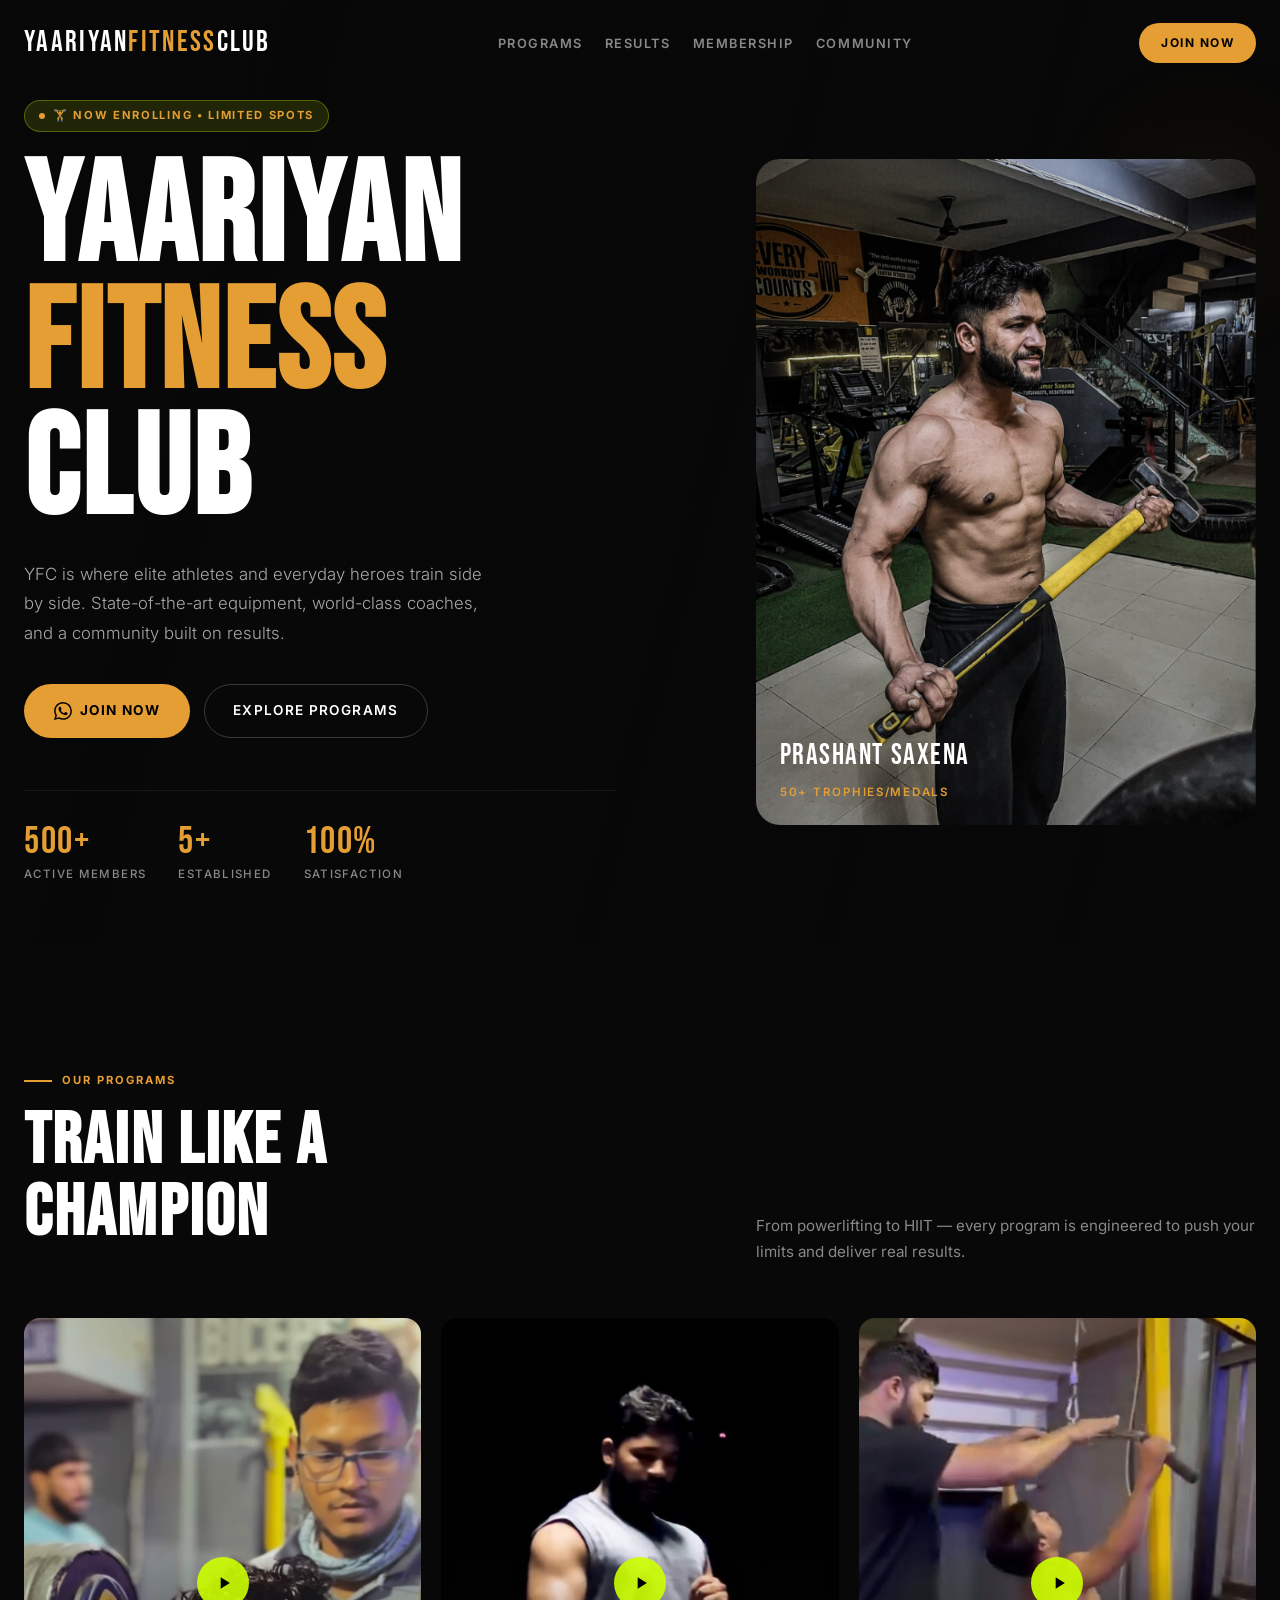
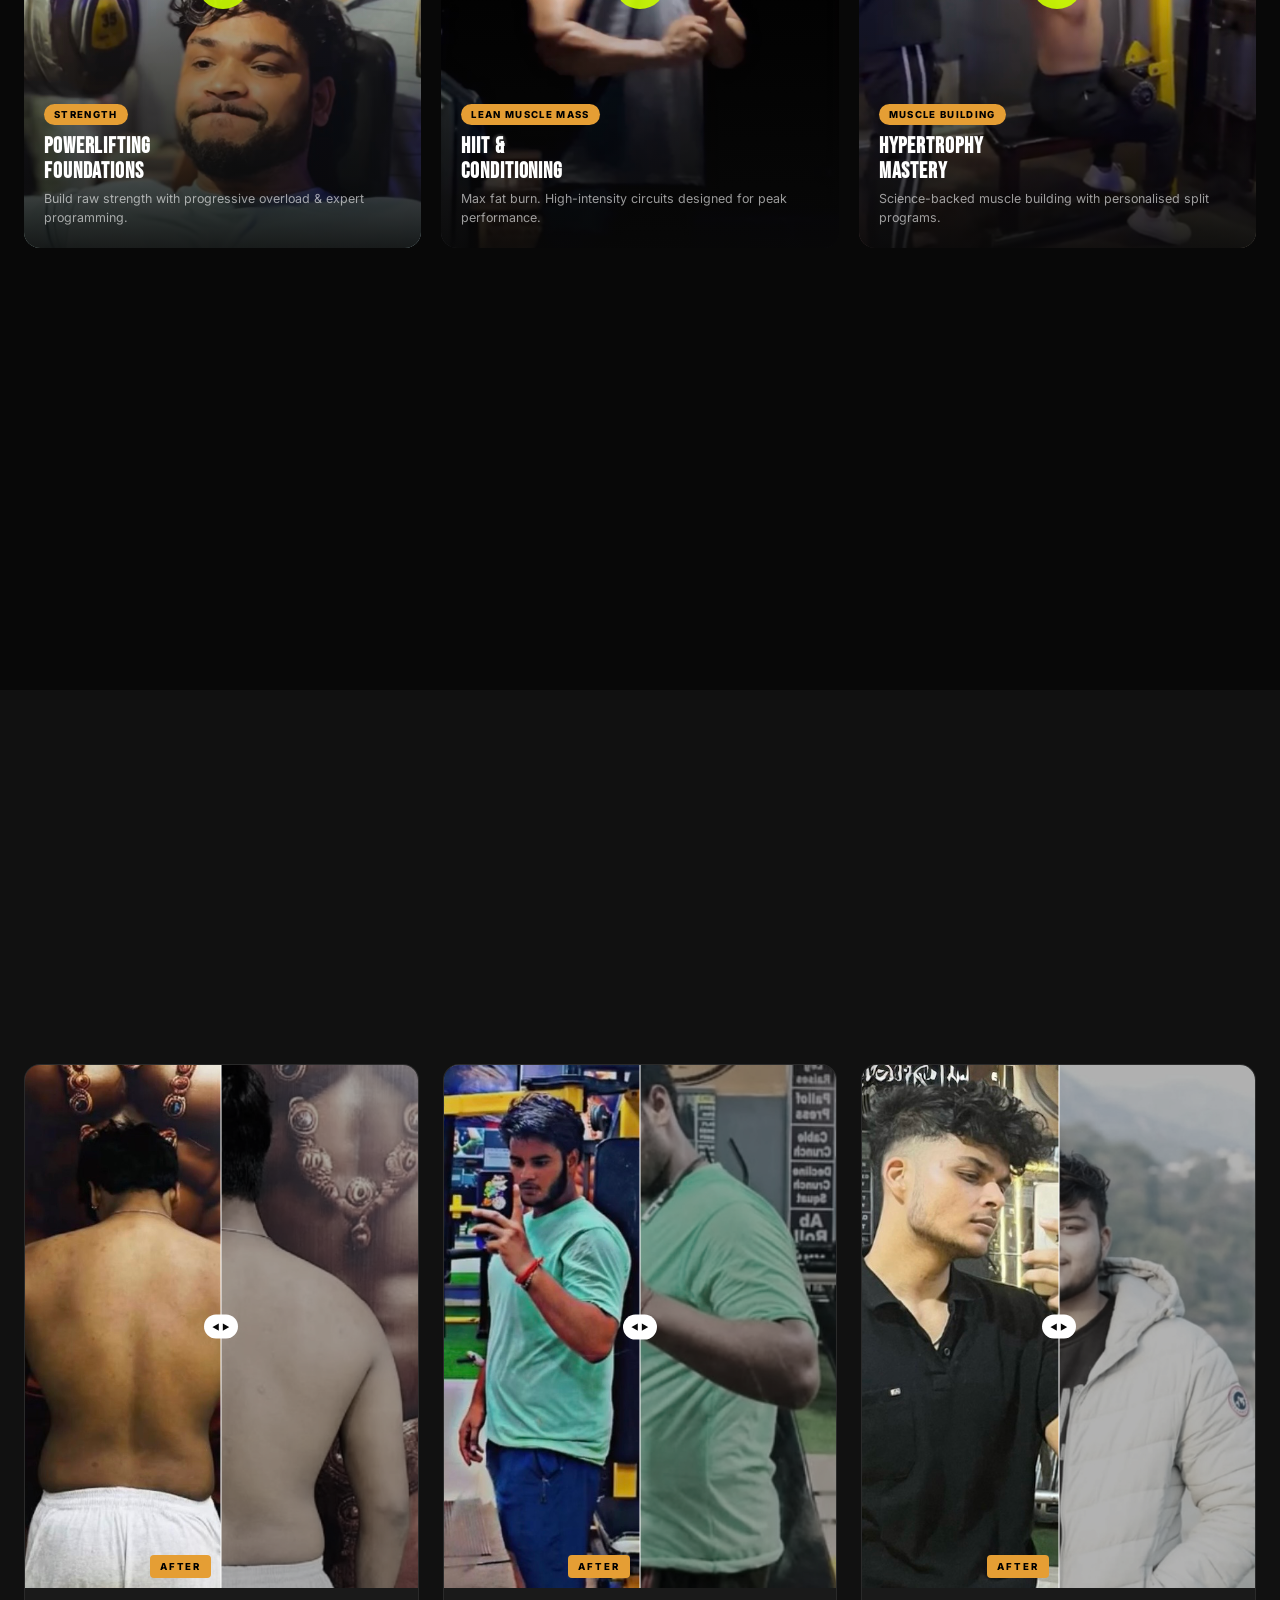
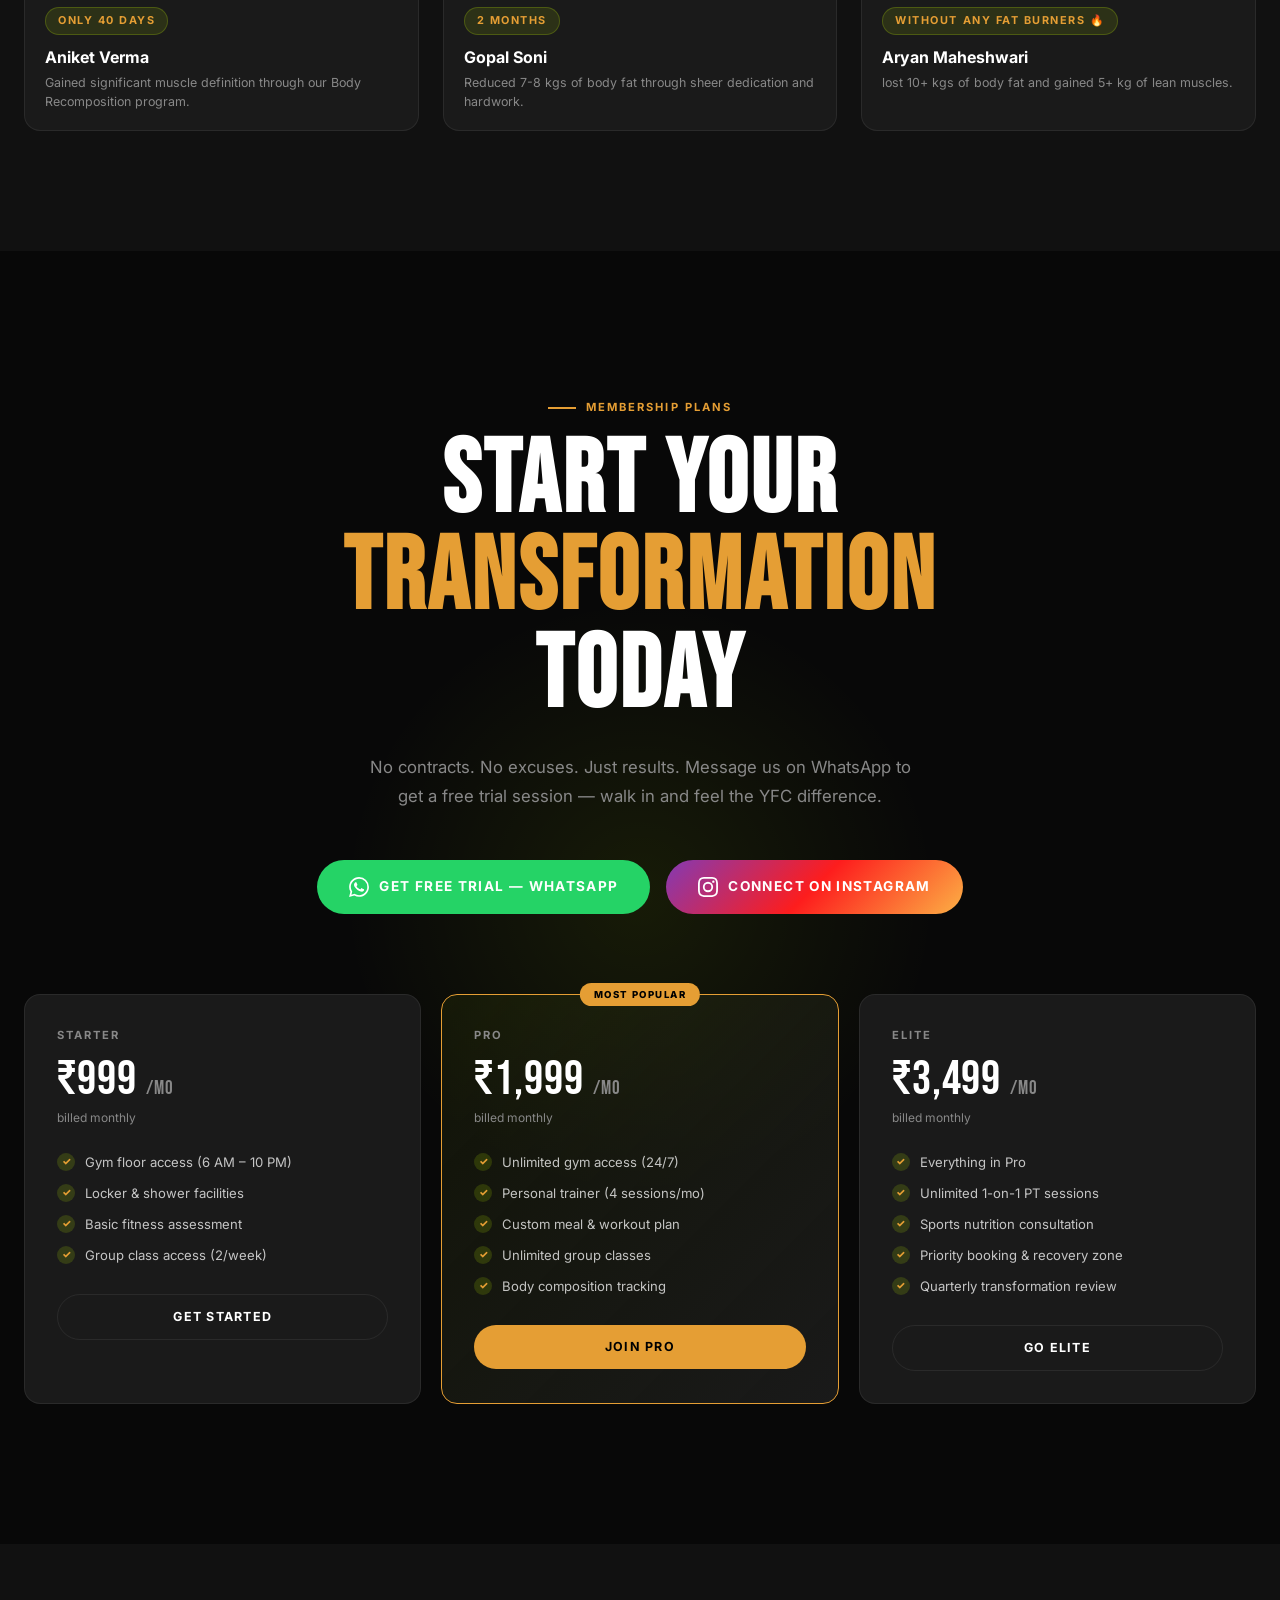
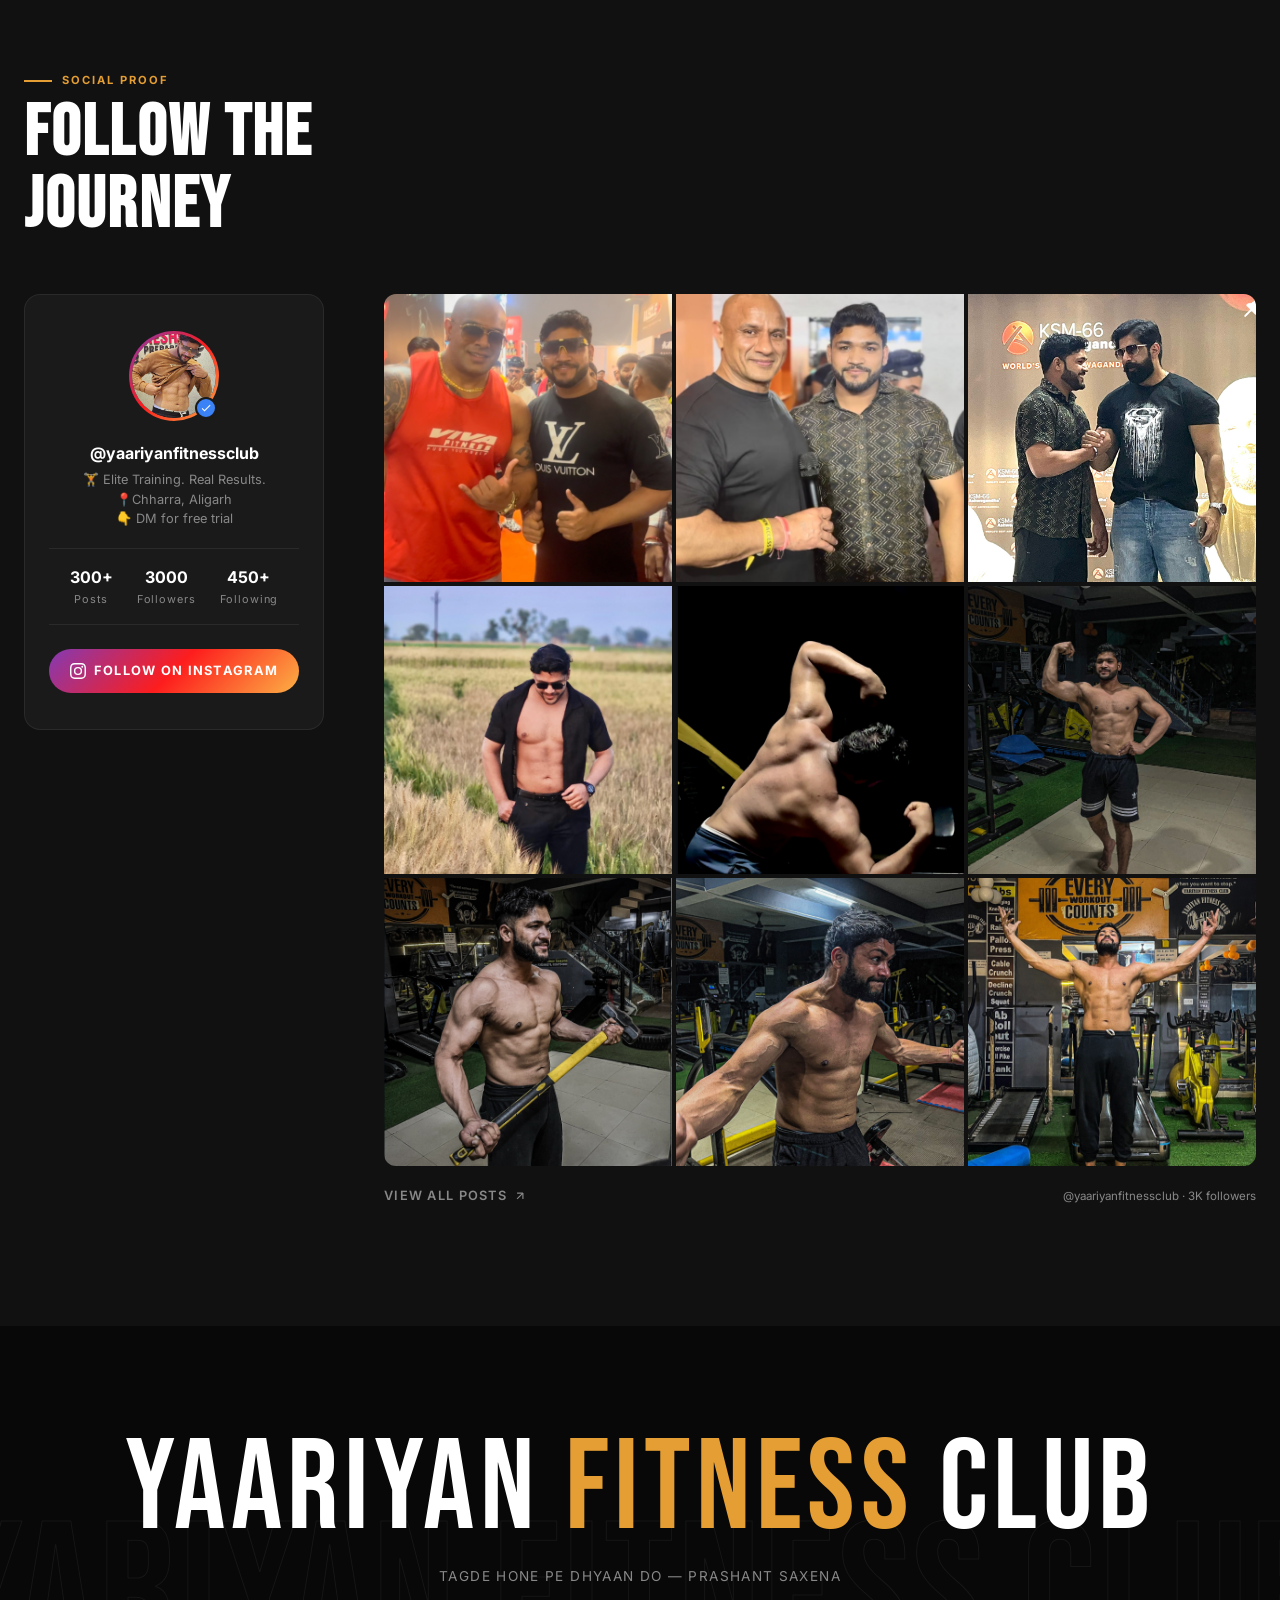
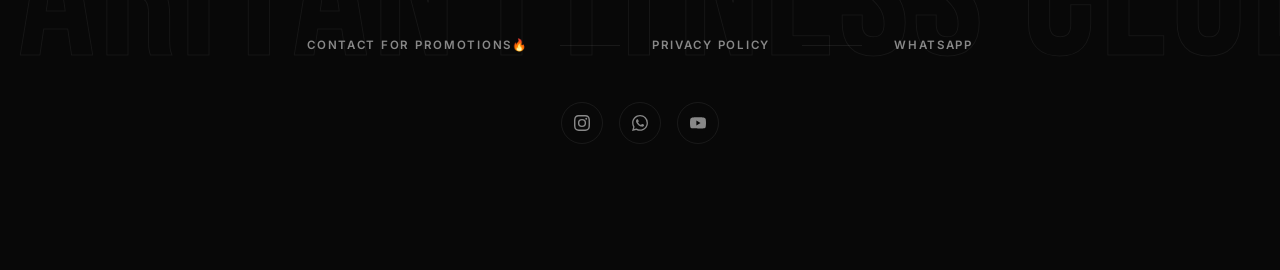
==== index.html @ 8ad84528 "Initial commit - YFC website" ====
<!DOCTYPE html>
<html lang="en">
<head>
  <meta charset="UTF-8" />
  <meta name="viewport" content="width=device-width, initial-scale=1.0" />
  <title>Yaariyan Fitness Club — Aapka Apna Gym</title>
  <link rel="preconnect" href="https://fonts.googleapis.com" />
  <link rel="preconnect" href="https://fonts.gstatic.com" crossorigin />
  <link href="https://fonts.googleapis.com/css2?family=Bebas+Neue&family=Inter:wght@300;400;500;600;700;900&display=swap" rel="stylesheet" />
  <link rel="stylesheet" href="style.css">
  <link rel="shortcut icon" href="./assests/hero/IMG_7042.jpg" type="image/x-icon">
</head>
<body>

<!-- ─── Navbar ──────────────────────────────────────────── -->
<nav id="navbar" aria-label="Main navigation">
  <div class="container nav-inner">
    <a href="#" class="nav-logo" aria-label="Yaariyan Fitness Club">Yaariyan<span>Fitness</span>Club</a>
    <ul class="nav-links" role="list">
      <li><a href="#showcase">Programs</a></li>
      <li><a href="#transformations">Results</a></li>
      <li><a href="#membership">Membership</a></li>
      <li><a href="#instagram">Community</a></li>
    </ul>
    <!-- ↓ REPLACE WITH YOUR WHATSAPP NUMBER ↓ -->
    <a href="https://wa.me/7302068275?text=Hi!%20I%20want%20to%20join%20Yaariyan%20Fitness%20Club." class="nav-cta" target="_blank" rel="noopener">Join Now</a>
    <button class="hamburger" id="hamburger" aria-label="Open menu" aria-expanded="false">
      <span></span><span></span><span></span>
    </button>
  </div>
</nav>

<!-- Mobile Menu -->
<div class="mobile-menu" id="mobile-menu" role="dialog" aria-modal="true" aria-label="Navigation menu">
  <button class="mob-close" onclick="closeMobileMenu()" aria-label="Close menu">
    <svg viewBox="0 0 24 24" fill="none" stroke="currentColor" stroke-width="2">
      <path d="M18 6L6 18M6 6l12 12"/>
    </svg>
  </button>
  <a href="#showcase"       onclick="closeMobileMenu()">Programs</a>
  <a href="#transformations" onclick="closeMobileMenu()">Results</a>
  <a href="#membership"     onclick="closeMobileMenu()">Membership</a>
  <a href="#instagram"      onclick="closeMobileMenu()">Community</a>
  <!-- ↓ REPLACE WITH YOUR WHATSAPP NUMBER ↓ -->
  <a href="https://wa.me/7302068275?text=Hi!%20I%20want%20to%20join%20Yaariyan%20Fitness%20Club." class="mob-cta" target="_blank" rel="noopener" onclick="closeMobileMenu()">Join Now on WhatsApp</a>
</div>

<!-- ─── Hero ────────────────────────────────────────────── -->
<section id="hero" aria-label="Hero">
  <!-- ↓ REPLACE THIS IMAGE WITH YOUR GYM BACKGROUND ↓ -->
  <div class="hero-bg" role="img" aria-label="Gym interior background"></div>
  <div class="hero-overlay"></div>
  <div class="hero-content">
    <div class="container hero-inner">

      <!-- LEFT -->
      <div class="hero-left">
        <div class="hero-badge">🏋️ Now Enrolling • Limited Spots</div>
        <h1 class="hero-title">
          Yaariyan
          <span class="accent">Fitness</span>
          Club
        </h1>
        <p class="hero-desc">
          YFC is where elite athletes and everyday heroes train side by side. 
          State-of-the-art equipment, world-class coaches, and a community built on results.
        </p>
        <div class="hero-ctas">
          <!-- ↓ REPLACE 7302068275 WITH YOUR WHATSAPP NUMBER ↓ -->
          <a href="https://wa.me/7302068275?text=Hi!%20I%20want%20to%20join%20Yaariyan%20Fitness%20Club." target="_blank" rel="noopener" class="btn-primary" aria-label="Join now via WhatsApp">
            <svg viewBox="0 0 24 24" fill="currentColor" aria-hidden="true"><path d="M17.472 14.382c-.297-.149-1.758-.867-2.03-.967-.273-.099-.471-.148-.67.15-.197.297-.767.966-.94 1.164-.173.199-.347.223-.644.075-.297-.15-1.255-.463-2.39-1.475-.883-.788-1.48-1.761-1.653-2.059-.173-.297-.018-.458.13-.606.134-.133.298-.347.446-.52.149-.174.198-.298.298-.497.099-.198.05-.371-.025-.52-.075-.149-.669-1.612-.916-2.207-.242-.579-.487-.5-.669-.51-.173-.008-.371-.01-.57-.01-.198 0-.52.074-.792.372-.272.297-1.04 1.016-1.04 2.479 0 1.462 1.065 2.875 1.213 3.074.149.198 2.096 3.2 5.077 4.487.709.306 1.262.489 1.694.625.712.227 1.36.195 1.871.118.571-.085 1.758-.719 2.006-1.413.248-.694.248-1.289.173-1.413-.074-.124-.272-.198-.57-.347m-5.421 7.403h-.004a9.87 9.87 0 01-5.031-1.378l-.361-.214-3.741.982.998-3.648-.235-.374a9.86 9.86 0 01-1.51-5.26c.001-5.45 4.436-9.884 9.888-9.884 2.64 0 5.122 1.03 6.988 2.898a9.825 9.825 0 012.893 6.994c-.003 5.45-4.437 9.884-9.885 9.884m8.413-18.297A11.815 11.815 0 0012.05 0C5.495 0 .16 5.335.157 11.892c0 2.096.547 4.142 1.588 5.945L.057 24l6.305-1.654a11.882 11.882 0 005.683 1.448h.005c6.554 0 11.89-5.335 11.893-11.893a11.821 11.821 0 00-3.48-8.413Z"/></svg>
            Join Now
          </a>
          <a href="#showcase" class="btn-ghost" aria-label="Explore programs">
            Explore Programs
          </a>
        </div>

        <div class="hero-stats" aria-label="Gym statistics">
          <div class="hero-stat">
            <div class="hero-stat-num">500+</div>
            <div class="hero-stat-label">Active Members</div>
          </div>
          <div class="hero-stat">
            <div class="hero-stat-num">5yr</div>
            <div class="hero-stat-label">Established</div>
          </div>
          <div class="hero-stat">
            <div class="hero-stat-num">100%</div>
            <div class="hero-stat-label">Satisfaction</div>
          </div>
        </div>
      </div>

      <!-- RIGHT — Owner card -->
      <div class="hero-right">
        <div class="owner-card">
          <div class="hero-deco" aria-hidden="true"></div>
          <div class="owner-badge" aria-label="Head Coach badge">Coach & Owner</div>
          <div class="owner-img-wrap">
  <img src="./assests/hero/IMG_7042.jpg" alt="Prashant Saxena" class="owner-slide active" loading="lazy" />
  <img src="./assests/instagrid/Screenshot 2026-05-04 at 8.03.43 PM.png" alt="Prashant Saxena" class="owner-slide" loading="lazy" />
  <img src="./assests/instagrid/Screenshot 2026-05-04 at 8.03.58 PM.png" alt="Prashant Saxena" class="owner-slide" loading="lazy" />
</div>
          <div class="owner-info">
            <!-- ↓ REPLACE NAME AND ROLE ↓ -->
            <div class="owner-name">Prashant Saxena</div>
            <div class="owner-role">50+ Trophies/Medals</div>
          </div>
        </div>
      </div>

    </div>
  </div>
</section>

<!-- ─── Showcase / Videos ────────────────────────────────── -->
<section id="showcase" aria-labelledby="showcase-title">
  <div class="container">

    <div class="showcase-header">
      <div>
        <div class="section-label reveal">Our Programs</div>
        <h2 class="section-title reveal delay-1" id="showcase-title">TRAIN LIKE A<br>CHAMPION</h2>
      </div>
      <p class="section-desc reveal delay-2">
        From powerlifting to HIIT — every program is engineered to push your limits and deliver real results.
      </p>
    </div>

    <div class="video-grid">
      <!--
        VIDEO CARDS — Replace src in <video> with your actual video clips.
        Or use a static background image on .vid-placeholder as fallback.
      -->

      <!-- Card 1 -->
      <article class="video-card reveal">
        <!--
          Replace this background-image URL with your own photo or video thumbnail.
          Then uncomment the <video> tag and point it to your video source.
        -->
        <div class="vid-placeholder" style="background-image: url('./assests/vidthumbs/IMG_7046.jpg');" aria-hidden="true"></div>
        <video src="./assests/vids/2475BDC2-F7C1-4496-9F18-F73ED6B960BB.MP4" muted loop playsinline preload="none"></video>
        <div class="video-overlay" aria-hidden="true"></div>
        <div class="play-btn" aria-hidden="true">
          <svg viewBox="0 0 24 24" fill="#000"><path d="M8 5v14l11-7z"/></svg>
        </div>
        <div class="video-info">
          <span class="video-tag">Strength</span>
          <h3 class="video-title">POWERLIFTING<br>FOUNDATIONS</h3>
          <p class="video-desc">Build raw strength with progressive overload & expert programming.</p>
        </div>
      </article>

      <!-- Card 2 -->
      <article class="video-card reveal delay-1">
        <div class="vid-placeholder" style="background-image: url('./assests/vidthumbs/IMG_7047.jpg');" aria-hidden="true"></div>
        <video src="./assests/vids/411352EE-F074-4AD3-B5F1-A33DC5A50B42.MP4" muted loop playsinline preload="none"></video>
        <div class="video-overlay" aria-hidden="true"></div>
        <div class="play-btn" aria-hidden="true">
          <svg viewBox="0 0 24 24" fill="#000"><path d="M8 5v14l11-7z"/></svg>
        </div>
        <div class="video-info">
          <span class="video-tag">Lean Muscle Mass</span>
          <h3 class="video-title">HIIT &<br>CONDITIONING</h3>
          <p class="video-desc">Max fat burn. High-intensity circuits designed for peak performance.</p>
        </div>
      </article>

      <!-- Card 3 -->
      <article class="video-card reveal delay-2">
        <div class="vid-placeholder" style="background-image: url('./assests/vidthumbs/IMG_7048.jpg');" aria-hidden="true"></div>
        <video src="./assests/vids/674AE9AF-2D62-42CA-89CC-347437EF5D3A.mov" muted loop playsinline preload="none"></video>
        <div class="video-overlay" aria-hidden="true"></div>
        <div class="play-btn" aria-hidden="true">
          <svg viewBox="0 0 24 24" fill="#000"><path d="M8 5v14l11-7z"/></svg>
        </div>
        <div class="video-info">
          <span class="video-tag">Muscle Building</span>
          <h3 class="video-title">HYPERTROPHY<br>MASTERY</h3>
          <p class="video-desc">Science-backed muscle building with personalised split programs.</p>
        </div>
      </article>
    </div>

    <!-- Machines Row -->
    <div>
      <p class="machines-heading reveal">Our Equipment</p>
      <div class="machines-row" id="machinesRow" role="list" aria-label="Gym equipment">

        <!-- ↓ REPLACE IMAGES WITH YOUR OWN MACHINE PHOTOS ↓ -->
        <div class="machine-card reveal" role="listitem">
          <img class="machine-img" src="https://images.unsplash.com/photo-1540497077202-7c8a3999166f?w=400&q=70" alt="Cable Crossover Machine" loading="lazy" />
          <div class="machine-info">
            <div class="machine-name">Cable Crossover</div>
            <div class="machine-desc">Full-range cable system for sculpted chest & shoulders.</div>
          </div>
        </div>

        <div class="machine-card reveal delay-1" role="listitem">
          <img class="machine-img" src="https://images.unsplash.com/photo-1558618666-fcd25c85cd64?w=400&q=70" alt="Squat Rack" loading="lazy" />
          <div class="machine-info">
            <div class="machine-name">Power Squat Rack</div>
            <div class="machine-desc">Olympic-grade racks with safety catches & j-hooks.</div>
          </div>
        </div>

        <div class="machine-card reveal delay-2" role="listitem">
          <img class="machine-img" src="https://images.unsplash.com/photo-1534438327276-14e5300c3a48?w=400&q=70" alt="Cardio Zone" loading="lazy" />
          <div class="machine-info">
            <div class="machine-name">Cardio Zone</div>
            <div class="machine-desc">25+ treadmills, bikes & ellipticals with live metrics.</div>
          </div>
        </div>

        <div class="machine-card reveal delay-3" role="listitem">
          <img class="machine-img" src="https://images.unsplash.com/photo-1581009146145-b5ef050c2e1e?w=400&q=70" alt="Dumbell Rack" loading="lazy" />
          <div class="machine-info">
            <div class="machine-name">Free Weight Area</div>
            <div class="machine-desc">Full dumbbell set 2–60 kg + Olympic barbells & plates.</div>
          </div>
        </div>

        <div class="machine-card reveal delay-4" role="listitem">
          <img class="machine-img" src="https://images.unsplash.com/photo-1571019613454-1cb2f99b2d8b?w=400&q=70" alt="Leg Press Machine" loading="lazy" />
          <div class="machine-info">
            <div class="machine-name">Leg Press</div>
            <div class="machine-desc">Plate-loaded leg press for maximal lower body strength.</div>
          </div>
        </div>

        <div class="machine-card reveal delay-5" role="listitem">
          <img class="machine-img" src="https://images.unsplash.com/photo-1518611012118-696072aa579a?w=400&q=70" alt="Functional Trainer" loading="lazy" />
          <div class="machine-info">
            <div class="machine-name">Functional Trainer</div>
            <div class="machine-desc">360° cable system for sport-specific movement patterns.</div>
          </div>
        </div>

      </div>
    </div>

  </div>
</section>

<!-- ─── Transformations ──────────────────────────────────── -->
<section id="transformations" aria-labelledby="transforms-title">
  <div class="container">

    <div class="transforms-header">
      <div>
        <div class="section-label reveal">Real Results</div>
        <h2 class="section-title reveal delay-1" id="transforms-title">REAL<br>TRANSFORMATIONS</h2>
      </div>
      <p class="section-desc reveal delay-2">
        These aren't filters or editing — these are real YFC members who showed up, put in the work, and changed their lives.
      </p>
    </div>

    <div class="transforms-grid">

      <!--
        ↓ TRANSFORMATION CARDS ↓
        Replace "before" and "after" images with real member photos.
        Always get member consent before displaying.
      -->

      <!-- Card 1 -->
      <article class="transform-card reveal">
        <div class="before-after">
          <div class="ba-slider">
            <div class="ba-before">
              <img src="./assests/before/IMG_7049 2.jpg" loading="lazy" />
              <span class="ba-label">Before</span>
            </div>
            <div class="ba-after" style="width: 50%;">
              <img src="./assests/after/IMG_7049.jpg" alt="Rahul after transformation" loading="lazy" />
              <span class="ba-label">After</span>
            </div>
          </div>
          <div class="ba-divider" aria-hidden="true"></div>
        </div>
        <div class="transform-meta">
          <span class="transform-duration">Only 40 days</span>
          <div class="transform-name">Aniket Verma</div>
          <p class="transform-caption">Gained significant muscle definition through our Body Recomposition program.</p>
        </div>
      </article>

      <!-- Card 2 -->
      <article class="transform-card reveal delay-1">
        <div class="before-after">
          <div class="ba-slider">
            <div class="ba-before">
              <img src="./assests/before/IMG_7050 2.jpg" alt="Priya before transformation" loading="lazy" />
              <span class="ba-label">Before</span>
            </div>
            <div class="ba-after" style="width: 50%;">
              <img src="./assests/after/IMG_7050.jpg" alt="Priya after transformation" loading="lazy" />
              <span class="ba-label">After</span>
            </div>
          </div>
          <div class="ba-divider" aria-hidden="true"></div>
        </div>
        <div class="transform-meta">
          <span class="transform-duration">2 Months</span>
          <div class="transform-name">Gopal Soni</div>
          <p class="transform-caption">Reduced 7-8 kgs of body fat through sheer dedication and hardwork.</p>
        </div>
      </article>

      <!-- Card 3 -->
      <article class="transform-card reveal delay-2">
        <div class="before-after">
          <div class="ba-slider">
            <div class="ba-before">
              <img src="./assests/before/IMG_7051 2.jpg" alt="Arjun before transformation" loading="lazy" />
              <span class="ba-label">Before</span>
            </div>
            <div class="ba-after" style="width: 50%;">
              <img src="./assests/after/IMG_7051.jpg" alt="Arjun after transformation" loading="lazy" />
              <span class="ba-label">After</span>
            </div>
          </div>
          <div class="ba-divider" aria-hidden="true"></div>
        </div>
        <div class="transform-meta">
          <span class="transform-duration">Without any fat burners 🔥 </span>
          <div class="transform-name">Aryan Maheshwari</div>
          <p class="transform-caption">lost 10+ kgs of body fat and gained 5+ kg of lean muscles.</p>
        </div>
      </article>

    </div>
  </div>
</section>

<!-- ─── Membership CTA ────────────────────────────────────── -->
<section id="membership" aria-labelledby="membership-title">
  <div class="membership-bg-glow" aria-hidden="true"></div>
  <div class="container">
    <div class="membership-inner">

      <div class="section-label reveal" style="justify-content:center;">Membership Plans</div>
      <h2 class="membership-title reveal delay-1" id="membership-title">
        START YOUR
        <em>TRANSFORMATION</em>
        TODAY
      </h2>
      <p class="membership-desc reveal delay-2">
        No contracts. No excuses. Just results. Message us on WhatsApp to get a free trial session — walk in and feel the YFC difference.
      </p>

      <div class="membership-ctas reveal delay-3">
        <!-- ↓ REPLACE 7302068275 WITH YOUR WHATSAPP NUMBER ↓ -->
        <a href="https://wa.me/7302068275?text=Hi!%20I%27d%20like%20a%20free%20trial%20at%20Yaariyan%20Fitness%20Club." target="_blank" rel="noopener" class="btn-wa" aria-label="Chat on WhatsApp to get a free trial">
          <svg viewBox="0 0 24 24" fill="currentColor" aria-hidden="true"><path d="M17.472 14.382c-.297-.149-1.758-.867-2.03-.967-.273-.099-.471-.148-.67.15-.197.297-.767.966-.94 1.164-.173.199-.347.223-.644.075-.297-.15-1.255-.463-2.39-1.475-.883-.788-1.48-1.761-1.653-2.059-.173-.297-.018-.458.13-.606.134-.133.298-.347.446-.52.149-.174.198-.298.298-.497.099-.198.05-.371-.025-.52-.075-.149-.669-1.612-.916-2.207-.242-.579-.487-.5-.669-.51-.173-.008-.371-.01-.57-.01-.198 0-.52.074-.792.372-.272.297-1.04 1.016-1.04 2.479 0 1.462 1.065 2.875 1.213 3.074.149.198 2.096 3.2 5.077 4.487.709.306 1.262.489 1.694.625.712.227 1.36.195 1.871.118.571-.085 1.758-.719 2.006-1.413.248-.694.248-1.289.173-1.413-.074-.124-.272-.198-.57-.347m-5.421 7.403h-.004a9.87 9.87 0 01-5.031-1.378l-.361-.214-3.741.982.998-3.648-.235-.374a9.86 9.86 0 01-1.51-5.26c.001-5.45 4.436-9.884 9.888-9.884 2.64 0 5.122 1.03 6.988 2.898a9.825 9.825 0 012.893 6.994c-.003 5.45-4.437 9.884-9.885 9.884m8.413-18.297A11.815 11.815 0 0012.05 0C5.495 0 .16 5.335.157 11.892c0 2.096.547 4.142 1.588 5.945L.057 24l6.305-1.654a11.882 11.882 0 005.683 1.448h.005c6.554 0 11.89-5.335 11.893-11.893a11.821 11.821 0 00-3.48-8.413Z"/></svg>
          Get Free Trial — WhatsApp
        </a>
        <!-- ↓ REPLACE WITH YOUR INSTAGRAM PROFILE URL ↓ -->
        <a href="https://www.instagram.com/prashant_ki_yariyan/" target="_blank" rel="noopener" class="btn-ig" aria-label="Follow IronPeak on Instagram">
          <svg viewBox="0 0 24 24" fill="currentColor" aria-hidden="true"><path d="M12 2.163c3.204 0 3.584.012 4.85.07 3.252.148 4.771 1.691 4.919 4.919.058 1.265.069 1.645.069 4.849 0 3.205-.012 3.584-.069 4.849-.149 3.225-1.664 4.771-4.919 4.919-1.266.058-1.644.07-4.85.07-3.204 0-3.584-.012-4.849-.07-3.26-.149-4.771-1.699-4.919-4.92-.058-1.265-.07-1.644-.07-4.849 0-3.204.013-3.583.07-4.849.149-3.227 1.664-4.771 4.919-4.919 1.266-.057 1.645-.069 4.849-.069zM12 0C8.741 0 8.333.014 7.053.072 2.695.272.273 2.69.073 7.052.014 8.333 0 8.741 0 12c0 3.259.014 3.668.072 4.948.2 4.358 2.618 6.78 6.98 6.98C8.333 23.986 8.741 24 12 24c3.259 0 3.668-.014 4.948-.072 4.354-.2 6.782-2.618 6.979-6.98.059-1.28.073-1.689.073-4.948 0-3.259-.014-3.667-.072-4.947-.196-4.354-2.617-6.78-6.979-6.98C15.668.014 15.259 0 12 0zm0 5.838a6.162 6.162 0 100 12.324 6.162 6.162 0 000-12.324zM12 16a4 4 0 110-8 4 4 0 010 8zm6.406-11.845a1.44 1.44 0 100 2.881 1.44 1.44 0 000-2.881z"/></svg>
          Connect on Instagram
        </a>
      </div>

      <!-- Pricing Plans -->
      <div class="plans-row">
        <!-- ↓ CUSTOMIZE PLAN NAMES, PRICES & FEATURES ↓ -->
        <div class="plan-card reveal">
          <div class="plan-name">Starter</div>
          <div class="plan-price">₹999 <span>/mo</span></div>
          <div class="plan-period">billed monthly</div>
          <ul class="plan-features">
            <li>Gym floor access (6 AM – 10 PM)</li>
            <li>Locker & shower facilities</li>
            <li>Basic fitness assessment</li>
            <li>Group class access (2/week)</li>
          </ul>
          <a href="https://wa.me/7302068275?text=I'm%20interested%20in%20the%20Starter%20plan%20at%20YFC." target="_blank" rel="noopener" class="plan-btn" aria-label="Join the Starter plan">Get Started</a>
        </div>

        <div class="plan-card featured reveal delay-1">
          <div class="plan-featured-badge">Most Popular</div>
          <div class="plan-name">Pro</div>
          <div class="plan-price">₹1,999 <span>/mo</span></div>
          <div class="plan-period">billed monthly</div>
          <ul class="plan-features">
            <li>Unlimited gym access (24/7)</li>
            <li>Personal trainer (4 sessions/mo)</li>
            <li>Custom meal & workout plan</li>
            <li>Unlimited group classes</li>
            <li>Body composition tracking</li>
          </ul>
          <a href="https://wa.me/7302068275?text=I'm%20interested%20in%20the%20Pro%20plan%20at%20YFC." target="_blank" rel="noopener" class="plan-btn" aria-label="Join the Pro plan">Join Pro</a>
        </div>

        <div class="plan-card reveal delay-2">
          <div class="plan-name">Elite</div>
          <div class="plan-price">₹3,499 <span>/mo</span></div>
          <div class="plan-period">billed monthly</div>
          <ul class="plan-features">
            <li>Everything in Pro</li>
            <li>Unlimited 1-on-1 PT sessions</li>
            <li>Sports nutrition consultation</li>
            <li>Priority booking & recovery zone</li>
            <li>Quarterly transformation review</li>
          </ul>
          <a href="https://wa.me/7302068275?text=I'm%20interested%20in%20the%20Elite%20plan%20at%20YFC." target="_blank" rel="noopener" class="plan-btn" aria-label="Join the Elite plan">Go Elite</a>
        </div>
      </div>

    </div>
  </div>
</section>

<!-- ─── Instagram Trust ───────────────────────────────────── -->
<section id="instagram" aria-labelledby="ig-title">
  <div class="container">

    <div class="section-label reveal" style="margin-bottom:8px; text-align: center; justify-content: center;" >Social Proof</div>
    <h2 class="section-title reveal delay-1" id="ig-title" style="margin-bottom:52px;">FOLLOW THE<br>JOURNEY</h2>

    <div class="ig-inner">

      <!-- Profile Card -->
      <div class="ig-profile reveal">
        <div class="ig-avatar-wrap">
          <!-- ↓ REPLACE WITH YOUR GYM LOGO / PROFILE IMAGE ↓ -->
          <img class="ig-avatar" src="./assests/hero/IMG_7042.jpg" alt="YFC Gym Instagram profile photo" loading="lazy" />
          <div class="ig-verified" aria-label="Verified account">
            <svg viewBox="0 0 24 24" fill="#fff" aria-hidden="true"><path d="M9 16.17L4.83 12l-1.42 1.41L9 19 21 7l-1.41-1.41z"/></svg>
          </div>
        </div>
        <!-- ↓ REPLACE WITH YOUR INSTAGRAM USERNAME, BIO, FOLLOWER COUNTS ↓ -->
        <div class="ig-username">@yaariyanfitnessclub</div>
        <div class="ig-bio">🏋️ Elite Training. Real Results.<br>📍Chharra, Aligarh<br>👇 DM for free trial</div>
        <div class="ig-stats">
          <div class="ig-stat">
            <div class="ig-stat-num">300+</div>
            <div class="ig-stat-label">Posts</div>
          </div>
          <div class="ig-stat">
            <div class="ig-stat-num">3000</div>
            <div class="ig-stat-label">Followers</div>
          </div>
          <div class="ig-stat">
            <div class="ig-stat-num">450+</div>
            <div class="ig-stat-label">Following</div>
          </div>
        </div>
        <!-- ↓ REPLACE HREF WITH YOUR INSTAGRAM PROFILE URL ↓ -->
        <a href="https://www.instagram.com/prashant_ki_yariyan/" target="_blank" rel="noopener" class="btn-follow" aria-label="Follow IronPeak on Instagram">
          <svg viewBox="0 0 24 24" fill="currentColor" width="16" height="16" aria-hidden="true"><path d="M12 2.163c3.204 0 3.584.012 4.85.07 3.252.148 4.771 1.691 4.919 4.919.058 1.265.069 1.645.069 4.849 0 3.205-.012 3.584-.069 4.849-.149 3.225-1.664 4.771-4.919 4.919-1.266.058-1.644.07-4.85.07-3.204 0-3.584-.012-4.849-.07-3.26-.149-4.771-1.699-4.919-4.92-.058-1.265-.07-1.644-.07-4.849 0-3.204.013-3.583.07-4.849.149-3.227 1.664-4.771 4.919-4.919 1.266-.057 1.645-.069 4.849-.069zM12 0C8.741 0 8.333.014 7.053.072 2.695.272.273 2.69.073 7.052.014 8.333 0 8.741 0 12c0 3.259.014 3.668.072 4.948.2 4.358 2.618 6.78 6.98 6.98C8.333 23.986 8.741 24 12 24c3.259 0 3.668-.014 4.948-.072 4.354-.2 6.782-2.618 6.979-6.98.059-1.28.073-1.689.073-4.948 0-3.259-.014-3.667-.072-4.947-.196-4.354-2.617-6.78-6.979-6.98C15.668.014 15.259 0 12 0zm0 5.838a6.162 6.162 0 100 12.324 6.162 6.162 0 000-12.324zM12 16a4 4 0 110-8 4 4 0 010 8zm6.406-11.845a1.44 1.44 0 100 2.881 1.44 1.44 0 000-2.881z"/></svg>
          Follow on Instagram
        </a>
      </div>

      <!-- Post Grid -->
      <div class="ig-right reveal delay-2">
        <div class="ig-grid" aria-label="Recent Instagram posts">

          <!--
            ↓ REPLACE THESE 9 IMAGES WITH YOUR ACTUAL INSTAGRAM POST THUMBNAILS ↓
            Also update alt text with post descriptions for accessibility.
          -->
          <a href="https://www.instagram.com/prashant_ki_yariyan/" target="_blank" rel="noopener" class="ig-post" aria-label="Instagram post: Member deadlift training">
            <img src="./assests/instagrid/Screenshot 2026-05-04 at 8.02.27 PM.png" alt="Gym floor training session" loading="lazy" />
            <div class="ig-post-overlay" aria-hidden="true">
              <span class="ig-post-stat"><svg viewBox="0 0 24 24" fill="#fff"><path d="M12 21.35l-1.45-1.32C5.4 15.36 2 12.28 2 8.5 2 5.42 4.42 3 7.5 3c1.74 0 3.41.81 4.5 2.09C13.09 3.81 14.76 3 16.5 3 19.58 3 22 5.42 22 8.5c0 3.78-3.4 6.86-8.55 11.54L12 21.35z"/></svg>847</span>
            </div>
          </a>
          <a href="https://www.instagram.com/prashant_ki_yariyan/" target="_blank" rel="noopener" class="ig-post" aria-label="Instagram post: Transformation Tuesday">
            <img src="./assests/instagrid/Screenshot 2026-05-04 at 8.02.34 PM.png" alt="Member transformation progress" loading="lazy" />
            <div class="ig-post-overlay" aria-hidden="true">
              <span class="ig-post-stat"><svg viewBox="0 0 24 24" fill="#fff"><path d="M12 21.35l-1.45-1.32C5.4 15.36 2 12.28 2 8.5 2 5.42 4.42 3 7.5 3c1.74 0 3.41.81 4.5 2.09C13.09 3.81 14.76 3 16.5 3 19.58 3 22 5.42 22 8.5c0 3.78-3.4 6.86-8.55 11.54L12 21.35z"/></svg>1.2K</span>
            </div>
          </a>
          <a href="https://www.instagram.com/prashant_ki_yariyan/" target="_blank" rel="noopener" class="ig-post" aria-label="Instagram post: Group class">
            <img src="./assests/instagrid/Screenshot 2026-05-04 at 8.02.41 PM.png" alt="Group HIIT training class" loading="lazy" />
            <div class="ig-post-overlay" aria-hidden="true">
              <span class="ig-post-stat"><svg viewBox="0 0 24 24" fill="#fff"><path d="M12 21.35l-1.45-1.32C5.4 15.36 2 12.28 2 8.5 2 5.42 4.42 3 7.5 3c1.74 0 3.41.81 4.5 2.09C13.09 3.81 14.76 3 16.5 3 19.58 3 22 5.42 22 8.5c0 3.78-3.4 6.86-8.55 11.54L12 21.35z"/></svg>634</span>
            </div>
          </a>
          <a href="https://www.instagram.com/prashant_ki_yariyan/" target="_blank" rel="noopener" class="ig-post" aria-label="Instagram post: Powerlifting session">
            <img src="./assests/instagrid/Screenshot 2026-05-04 at 8.02.55 PM.png" alt="Powerlifting training session" loading="lazy" />
            <div class="ig-post-overlay" aria-hidden="true">
              <span class="ig-post-stat"><svg viewBox="0 0 24 24" fill="#fff"><path d="M12 21.35l-1.45-1.32C5.4 15.36 2 12.28 2 8.5 2 5.42 4.42 3 7.5 3c1.74 0 3.41.81 4.5 2.09C13.09 3.81 14.76 3 16.5 3 19.58 3 22 5.42 22 8.5c0 3.78-3.4 6.86-8.55 11.54L12 21.35z"/></svg>988</span>
            </div>
          </a>
          <a href="https://www.instagram.com/prashant_ki_yariyan/" target="_blank" rel="noopener" class="ig-post" aria-label="Instagram post: Equipment showcase">
            <img src="./assests/instagrid/Screenshot 2026-05-04 at 8.03.30 PM.png" loading="lazy" />
            <div class="ig-post-overlay" aria-hidden="true">
              <span class="ig-post-stat"><svg viewBox="0 0 24 24" fill="#fff"><path d="M12 21.35l-1.45-1.32C5.4 15.36 2 12.28 2 8.5 2 5.42 4.42 3 7.5 3c1.74 0 3.41.81 4.5 2.09C13.09 3.81 14.76 3 16.5 3 19.58 3 22 5.42 22 8.5c0 3.78-3.4 6.86-8.55 11.54L12 21.35z"/></svg>512</span>
            </div>
          </a>
          <a href="https://www.instagram.com/prashant_ki_yariyan/" target="_blank" rel="noopener" class="ig-post" aria-label="Instagram post: Morning training">
            <img src="./assests/instagrid/Screenshot 2026-05-04 at 8.03.38 PM.png" alt="Early morning training session" loading="lazy" />
            <div class="ig-post-overlay" aria-hidden="true">
              <span class="ig-post-stat"><svg viewBox="0 0 24 24" fill="#fff"><path d="M12 21.35l-1.45-1.32C5.4 15.36 2 12.28 2 8.5 2 5.42 4.42 3 7.5 3c1.74 0 3.41.81 4.5 2.09C13.09 3.81 14.76 3 16.5 3 19.58 3 22 5.42 22 8.5c0 3.78-3.4 6.86-8.55 11.54L12 21.35z"/></svg>731</span>
            </div>
          </a>
          <a href="https://www.instagram.com/prashant_ki_yariyan/" target="_blank" rel="noopener" class="ig-post" aria-label="Instagram post: Nutrition tips">
            <img src="./assests/instagrid/Screenshot 2026-05-04 at 8.03.43 PM.png" alt="Athlete nutrition and workout" loading="lazy" />
            <div class="ig-post-overlay" aria-hidden="true">
              <span class="ig-post-stat"><svg viewBox="0 0 24 24" fill="#fff"><path d="M12 21.35l-1.45-1.32C5.4 15.36 2 12.28 2 8.5 2 5.42 4.42 3 7.5 3c1.74 0 3.41.81 4.5 2.09C13.09 3.81 14.76 3 16.5 3 19.58 3 22 5.42 22 8.5c0 3.78-3.4 6.86-8.55 11.54L12 21.35z"/></svg>429</span>
            </div>
          </a>
          <a href="https://www.instagram.com/prashant_ki_yariyan/" target="_blank" rel="noopener" class="ig-post" aria-label="Instagram post: Member milestone">
            <img src="./assests/instagrid/Screenshot 2026-05-04 at 8.04.33 PM.png" alt="Member achieving fitness milestone" loading="lazy" />
            <div class="ig-post-overlay" aria-hidden="true">
              <span class="ig-post-stat"><svg viewBox="0 0 24 24" fill="#fff"><path d="M12 21.35l-1.45-1.32C5.4 15.36 2 12.28 2 8.5 2 5.42 4.42 3 7.5 3c1.74 0 3.41.81 4.5 2.09C13.09 3.81 14.76 3 16.5 3 19.58 3 22 5.42 22 8.5c0 3.78-3.4 6.86-8.55 11.54L12 21.35z"/></svg>867</span>
            </div>
          </a>
          <a href="https://www.instagram.com/prashant_ki_yariyan/" target="_blank" rel="noopener" class="ig-post" aria-label="Instagram post: Community vibes">
            <img src="./assests/instagrid/Screenshot 2026-05-04 at 8.03.58 PM.png" alt="Gym community and team spirit" loading="lazy" />
            <div class="ig-post-overlay" aria-hidden="true">
              <span class="ig-post-stat"><svg viewBox="0 0 24 24" fill="#fff"><path d="M12 21.35l-1.45-1.32C5.4 15.36 2 12.28 2 8.5 2 5.42 4.42 3 7.5 3c1.74 0 3.41.81 4.5 2.09C13.09 3.81 14.76 3 16.5 3 19.58 3 22 5.42 22 8.5c0 3.78-3.4 6.86-8.55 11.54L12 21.35z"/></svg>1.1K</span>
            </div>
          </a>

        </div>

        <div class="ig-cta-row">
          <!-- ↓ REPLACE HREF WITH YOUR INSTAGRAM URL ↓ -->
          <a href="https://www.instagram.com/prashant_ki_yariyan/" target="_blank" rel="noopener" class="ig-more-link" aria-label="View more posts on Instagram">
            View all posts
            <svg viewBox="0 0 24 24" fill="none" stroke="currentColor" stroke-width="2" aria-hidden="true"><path d="M7 17L17 7M17 7H7M17 7v10"/></svg>
          </a>
          <span style="font-size:0.72rem;color:var(--muted);">@yaariyanfitnessclub · 3K followers</span>
        </div>
      </div>

    </div>
  </div>
</section>

<!-- ─── Footer ───────────────────────────────────────────── -->
<footer id="footer" aria-label="Site footer">
  <div class="footer-bg-text" aria-hidden="true">Yariyan Fitness Club</div>
  <div class="container footer-inner">

    <div class="footer-logo reveal">
      Yaariyan<span> Fitness </span>Club
    </div>
    <p class="footer-tagline reveal delay-1">Tagde hone pe dhyaan do — Prashant Saxena</p>

    <nav class="footer-links reveal delay-2" aria-label="Footer navigation">
      <!-- ↓ UPDATE LINKS WITH YOUR ACTUAL PAGES / CONTACT INFO ↓ -->
      <a href="https://www.instagram.com/prashant_ki_yariyan/">Contact for promotions🔥</a>
      <div class="footer-divider" aria-hidden="true"></div>
      <!-- <a href="https://maps.google.com" target="_blank" rel="noopener">Location</a>
      <div class="footer-divider" aria-hidden="true"></div> -->
      <a href="./yfc-privacy-policy.html">Privacy Policy</a>
      <div class="footer-divider" aria-hidden="true"></div>
      <!-- <a href="#">Terms of Use</a>
      <div class="footer-divider" aria-hidden="true"></div> -->
      <a href="https://wa.me/7302068275?text=Hi!%20I%20want%20to%20join%20Yaariyan%20Fitness%20Club." target="_blank" rel="noopener">WhatsApp</a>
    </nav>

    <div class="footer-socials reveal delay-3">
      <a href="https://www.instagram.com/prashant_ki_yariyan/" target="_blank" rel="noopener" class="footer-social-link" aria-label="IronPeak on Instagram">
        <svg viewBox="0 0 24 24" fill="currentColor" aria-hidden="true"><path d="M12 2.163c3.204 0 3.584.012 4.85.07 3.252.148 4.771 1.691 4.919 4.919.058 1.265.069 1.645.069 4.849 0 3.205-.012 3.584-.069 4.849-.149 3.225-1.664 4.771-4.919 4.919-1.266.058-1.644.07-4.85.07-3.204 0-3.584-.012-4.849-.07-3.26-.149-4.771-1.699-4.919-4.92-.058-1.265-.07-1.644-.07-4.849 0-3.204.013-3.583.07-4.849.149-3.227 1.664-4.771 4.919-4.919 1.266-.057 1.645-.069 4.849-.069zM12 0C8.741 0 8.333.014 7.053.072 2.695.272.273 2.69.073 7.052.014 8.333 0 8.741 0 12c0 3.259.014 3.668.072 4.948.2 4.358 2.618 6.78 6.98 6.98C8.333 23.986 8.741 24 12 24c3.259 0 3.668-.014 4.948-.072 4.354-.2 6.782-2.618 6.979-6.98.059-1.28.073-1.689.073-4.948 0-3.259-.014-3.667-.072-4.947-.196-4.354-2.617-6.78-6.979-6.98C15.668.014 15.259 0 12 0zm0 5.838a6.162 6.162 0 100 12.324 6.162 6.162 0 000-12.324zM12 16a4 4 0 110-8 4 4 0 010 8zm6.406-11.845a1.44 1.44 0 100 2.881 1.44 1.44 0 000-2.881z"/></svg>
      </a>
      <a href="https://wa.me/7302068275" target="_blank" rel="noopener" class="footer-social-link" aria-label="IronPeak on WhatsApp">
        <svg viewBox="0 0 24 24" fill="currentColor" aria-hidden="true"><path d="M17.472 14.382c-.297-.149-1.758-.867-2.03-.967-.273-.099-.471-.148-.67.15-.197.297-.767.966-.94 1.164-.173.199-.347.223-.644.075-.297-.15-1.255-.463-2.39-1.475-.883-.788-1.48-1.761-1.653-2.059-.173-.297-.018-.458.13-.606.134-.133.298-.347.446-.52.149-.174.198-.298.298-.497.099-.198.05-.371-.025-.52-.075-.149-.669-1.612-.916-2.207-.242-.579-.487-.5-.669-.51-.173-.008-.371-.01-.57-.01-.198 0-.52.074-.792.372-.272.297-1.04 1.016-1.04 2.479 0 1.462 1.065 2.875 1.213 3.074.149.198 2.096 3.2 5.077 4.487.709.306 1.262.489 1.694.625.712.227 1.36.195 1.871.118.571-.085 1.758-.719 2.006-1.413.248-.694.248-1.289.173-1.413-.074-.124-.272-.198-.57-.347m-5.421 7.403h-.004a9.87 9.87 0 01-5.031-1.378l-.361-.214-3.741.982.998-3.648-.235-.374a9.86 9.86 0 01-1.51-5.26c.001-5.45 4.436-9.884 9.888-9.884 2.64 0 5.122 1.03 6.988 2.898a9.825 9.825 0 012.893 6.994c-.003 5.45-4.437 9.884-9.885 9.884m8.413-18.297A11.815 11.815 0 0012.05 0C5.495 0 .16 5.335.157 11.892c0 2.096.547 4.142 1.588 5.945L.057 24l6.305-1.654a11.882 11.882 0 005.683 1.448h.005c6.554 0 11.89-5.335 11.893-11.893a11.821 11.821 0 00-3.48-8.413Z"/></svg>
      </a>
      <a href="https://l.instagram.com/?u=https%3A%2F%2Fyoutube.com%2Fchannel%2FUCcOuiEQWZgBG8TBp_9hjSyw%3Ffbclid%3DPAZXh0bgNhZW0CMTEAc3J0YwZhcHBfaWQMMjU2MjgxMDQwNTU4AAGnei77E1DlV8xI6omrEgmGz59h1Cb7I4dZ39OoWIQQT-wfcU22pn-8Wj06or8_aem_lqtoIFYrQg0_FOeEihe5Ug&e=AUDGb7LYmNGvl-hLjk3EaYk96oIBt5ZE1EMRU_-tVVlkSPOIUuWjuMuAivHxVxaOFl-yKbPBY3EJHilPGdj3RktlZTM5C-4WRVU3hkh4VA" target="_blank" rel="noopener" class="footer-social-link" aria-label="IronPeak on YouTube">
        <svg viewBox="0 0 24 24" fill="currentColor" aria-hidden="true"><path d="M23.498 6.186a3.016 3.016 0 00-2.122-2.136C19.505 3.545 12 3.545 12 3.545s-7.505 0-9.377.505A3.017 3.017 0 00.502 6.186C0 8.07 0 12 0 12s0 3.93.502 5.814a3.016 3.016 0 002.122 2.136c1.871.505 9.376.505 9.376.505s7.505 0 9.377-.505a3.015 3.015 0 002.122-2.136C24 15.93 24 12 24 12s0-3.93-.502-5.814zM9.545 15.568V8.432L15.818 12l-6.273 3.568z"/></svg>
      </a>
    </div>

    <p class="footer-copy reveal delay-4">
      © 2026 Yaariyan Fitness Club. All rights reserved. Built with 💪 for champions.
    </p>

  </div>
</footer>

<!-- Scroll to Top -->
<button id="scroll-top" aria-label="Scroll back to top">
  <svg viewBox="0 0 24 24" fill="none" stroke="#000" stroke-width="2.5" aria-hidden="true">
    <path d="M18 15l-6-6-6 6"/>
  </svg>
</button>

<!-- ─── JavaScript ─────────────────────────────────────────── -->
<script src="script.js"></script>
</body>
</html>
---- style.css ----
/* ─── CSS Variables ─────────────────────────────────── */
    :root {
      --bg:        #080808;
      --bg2:       #111111;
      --bg3:       #1a1a1a;
      --accent:    #e59e34;
      --accent2:   #d47500;
      --white:     #ffffff;
      --muted:     #888888;
      --border:    rgba(255,255,255,0.07);
      --card-rad:  16px;
      --font-disp: 'Bebas Neue', sans-serif;
      --font-body: 'Inter', sans-serif;
      --ease:      cubic-bezier(0.16, 1, 0.3, 1);
    }

    /* ─── Reset & Base ──────────────────────────────────── */
    *, *::before, *::after { margin: 0; padding: 0; box-sizing: border-box; -webkit-tap-highlight-color: transparent;}
    html { scroll-behavior: smooth; font-size: 16px; }
    body {
      background: var(--bg);
      color: var(--white);
      font-family: var(--font-body);
      line-height: 1.6;
      overflow-x: hidden;
    }
    img, video { display: block; max-width: 100%; }
    a { color: inherit; text-decoration: none; }
    button { cursor: pointer; border: none; background: none; font-family: inherit; }

    /* ─── Utility ───────────────────────────────────────── */
    .container { width: 100%; max-width: 1280px; margin: 0 auto; padding: 0 24px; }
    .sr-only { position: absolute; width: 1px; height: 1px; overflow: hidden; clip: rect(0,0,0,0); }

    /* ─── Scroll Animations ─────────────────────────────── */
    .reveal {
      opacity: 0;
      transform: translateY(40px);
      transition: opacity 0.8s var(--ease), transform 0.8s var(--ease);
    }
    .reveal.visible { opacity: 1; transform: translateY(0); }
    .reveal-left  { opacity: 0; transform: translateX(-50px); transition: opacity 0.8s var(--ease), transform 0.8s var(--ease); }
    .reveal-right { opacity: 0; transform: translateX(50px);  transition: opacity 0.8s var(--ease), transform 0.8s var(--ease); }
    .reveal-left.visible, .reveal-right.visible { opacity: 1; transform: translateX(0); }
    .delay-1 { transition-delay: 0.1s; }
    .delay-2 { transition-delay: 0.2s; }
    .delay-3 { transition-delay: 0.3s; }
    .delay-4 { transition-delay: 0.4s; }
    .delay-5 { transition-delay: 0.5s; }

    /* ─── Navbar ────────────────────────────────────────── */
    #navbar {
      position: fixed;
      top: 0; left: 0; right: 0;
      z-index: 1000;
      padding: 20px 0;
      transition: background 0.4s ease, padding 0.4s ease, backdrop-filter 0.4s ease;
    }
    #navbar.scrolled {
      background: rgba(8,8,8,0.85);
      backdrop-filter: blur(16px);
      padding: 14px 0;
      border-bottom: 1px solid var(--border);
    }
    .nav-inner {
      display: flex;
      align-items: center;
      justify-content: space-between;
    }
    .nav-logo {
      font-family: var(--font-disp);
      font-size: 1.8rem;
      letter-spacing: 0.08em;
      color: var(--white);
    }
    .nav-logo span { color: var(--accent); }
    .nav-links {
      display: flex;
      align-items: center;
      gap: 22px;
      list-style: none;
    }
    .nav-links a {
      font-size: 0.8rem;
      font-weight: 600;
      letter-spacing: 0.12em;
      text-transform: uppercase;
      color: var(--muted);
      transition: color 0.25s;
    }
    .nav-links a:hover { color: var(--white); }
    .nav-cta {
      background: var(--accent);
      color: #000;
      font-size: 0.75rem;
      font-weight: 700;
      letter-spacing: 0.12em;
      text-transform: uppercase;
      padding: 10px 22px;
      border-radius: 100px;
      transition: background 0.25s, transform 0.25s;

      white-space: nowrap;
      flex-shrink: 0;
    }
    .nav-cta:hover { background: var(--accent2); transform: scale(1.04); }
    .hamburger {
      display: none;
      flex-direction: column;
      gap: 5px;
      cursor: pointer;
      padding: 4px;
    }
    .hamburger span {
      display: block;
      width: 24px;
      height: 2px;
      background: var(--white);
      border-radius: 2px;
      transition: all 0.35s var(--ease);
    }
    .hamburger.open span:nth-child(1) { transform: rotate(45deg) translate(5px,5px); }
    .hamburger.open span:nth-child(2) { opacity: 0; transform: scaleX(0); }
    .hamburger.open span:nth-child(3) { transform: rotate(-45deg) translate(5px,-5px); }
    .mobile-menu {
      display: flex;
      visibility: hidden;
      pointer-events: none;
      flex-direction: column;
      gap: 0;
      background: rgba(8,8,8,0.75);
backdrop-filter: blur(24px);
-webkit-backdrop-filter: blur(24px);
      backdrop-filter: blur(20px);
      position: fixed;
      top: 0; left: 0; right: 0;
      padding: 90px 24px 40px;
      z-index: 999;
      border-bottom: 1px solid var(--border);
      transform: translateY(-100%);
      transition: transform 0.35s ease-out, visibility 0.35s ease-out;
    }
    .mobile-menu.open { transform: translateY(0); visibility: visible; pointer-events: auto; z-index: 2000;}
    .mobile-menu a {
      padding: 16px 0;
      font-size: 1.5rem;
      font-family: var(--font-disp);
      letter-spacing: 0.08em;
      color: var(--white);
      border-bottom: 1px solid var(--border);
      transition: color 0.2s;
    }
    .mobile-menu a:hover { color: var(--accent); }
    .mobile-menu .mob-cta {
      display: inline-block;
      margin-top: 24px;
      background: var(--accent);
      color: #000;
      font-weight: 700;
      font-size: 0.85rem;
      letter-spacing: 0.12em;
      text-transform: uppercase;
      padding: 14px 32px;
      border-radius: 100px;
      text-align: center;
    }

    .mob-close {
  position: absolute;
  top: 20px;
  right: 24px;
  width: 40px;
  height: 40px;
  display: flex;
  align-items: center;
  justify-content: center;
  color: var(--white);
  cursor: pointer;
  border-radius: 50%;
  border: 1px solid var(--border);
  background: transparent;
  transition: background 0.2s, color 0.2s;
}
.mob-close:hover {
  background: rgba(255,255,255,0.08);
  color: var(--accent);
}
.mob-close svg {
  width: 20px;
  height: 20px;
}



@media (max-width: 1100px) {
  .nav-links {
    display: none;
  }

  .hamburger {
    display: flex;
  }
}



    /* ─── Hero Section ──────────────────────────────────── */
    #hero {
      position: relative;
      min-height: 100svh;
      display: flex;
      align-items: center;
      overflow: hidden;
    }
    .hero-bg {
      position: absolute;
      inset: 0;
      /* ↓↓↓ REPLACE THIS URL WITH YOUR GYM BACKGROUND IMAGE ↓↓↓ */
      background-image: url('https://images.unsplash.com/photo-1534438327276-14e5300c3a48?w=1800&q=80');
      background-size: cover;
      background-position: center;
      background-attachment: fixed;
      z-index: 0;
    }
    .hero-overlay {
      position: absolute;
      inset: 0;
      background: linear-gradient(
        105deg,
        rgba(8,8,8,0.95) 0%,
        rgba(8,8,8,0.8)  50%,
        rgba(8,8,8,0.4)  100%
      );
      z-index: 1;
    }
    .hero-content {
      position: relative;
      z-index: 2;
      width: 100%;
      padding: 100px 0 60px;
    }
    .hero-inner {
      display: grid;
      grid-template-columns: 1fr 1fr;
      gap: 48px;
      align-items: center;
    }
    .hero-left {}
    .hero-badge {
      display: inline-flex;
      align-items: center;
      gap: 8px;
      background: rgba(204,255,0,0.12);
      border: 1px solid rgba(204,255,0,0.3);
      padding: 6px 14px;
      border-radius: 100px;
      font-size: 0.7rem;
      font-weight: 700;
      letter-spacing: 0.15em;
      text-transform: uppercase;
      color: var(--accent);
      margin-bottom: 24px;
      opacity: 0;
      animation: fadeUp 0.8s var(--ease) 0.2s forwards;
    }
    .hero-badge::before {
      content: '';
      width: 6px; height: 6px;
      background: var(--accent);
      border-radius: 50%;
      animation: pulse 1.5s infinite;
    }
    @keyframes pulse {
      0%,100% { opacity:1; transform:scale(1); }
      50%      { opacity:0.4; transform:scale(1.5); }
    }
    .hero-title {
      font-family: var(--font-disp);
      font-size: clamp(4.5rem, 11vw, 9rem);
      line-height: 0.9;
      letter-spacing: 0.02em;
      color: var(--white);
      margin-bottom: 24px;
      opacity: 0;
      animation: fadeUp 0.8s var(--ease) 0.35s forwards;
    }
    .hero-title .accent { color: var(--accent); display: block; }
    .hero-desc {
      font-size: 1.05rem;
      font-weight: 300;
      color: rgba(255,255,255,0.65);
      max-width: 460px;
      margin-bottom: 36px;
      line-height: 1.75;
      opacity: 0;
      animation: fadeUp 0.8s var(--ease) 0.5s forwards;
    }
    .hero-ctas {
      display: flex;
      gap: 14px;
      flex-wrap: wrap;
      opacity: 0;
      animation: fadeUp 0.8s var(--ease) 0.65s forwards;
    }
    .btn-primary {
      display: inline-flex;
      align-items: center;
      gap: 8px;
      background: var(--accent);
      color: #000;
      font-weight: 700;
      font-size: 0.85rem;
      letter-spacing: 0.1em;
      text-transform: uppercase;
      padding: 15px 30px;
      border-radius: 100px;
      transition: background 0.25s, transform 0.25s, box-shadow 0.25s;
    }
    .btn-primary:hover {
      background: var(--accent2);
      transform: translateY(-2px);
      box-shadow: 0 12px 30px rgba(204,255,0,0.25);
    }
    .btn-primary svg { width: 18px; height: 18px; }
    .btn-ghost {
      display: inline-flex;
      align-items: center;
      gap: 8px;
      background: transparent;
      color: var(--white);
      font-weight: 600;
      font-size: 0.85rem;
      letter-spacing: 0.1em;
      text-transform: uppercase;
      padding: 15px 28px;
      border-radius: 100px;
      border: 1px solid rgba(255,255,255,0.2);
      transition: border-color 0.25s, background 0.25s, transform 0.25s;
    }
    .btn-ghost:hover {
      border-color: rgba(255,255,255,0.6);
      background: rgba(255,255,255,0.05);
      transform: translateY(-2px);
    }
    .hero-stats {
      display: flex;
      gap: 32px;
      margin-top: 52px;
      padding-top: 32px;
      border-top: 1px solid var(--border);
      opacity: 0;
      animation: fadeUp 0.8s var(--ease) 0.8s forwards;
    }
    .hero-stat-num {
      font-family: var(--font-disp);
      font-size: 2.4rem;
      letter-spacing: 0.04em;
      color: var(--accent);
      line-height: 1;
    }
    .hero-stat-label {
      font-size: 0.72rem;
      font-weight: 500;
      letter-spacing: 0.12em;
      text-transform: uppercase;
      color: var(--muted);
      margin-top: 4px;
    }
    /* Hero right - owner card */
    .hero-right {
      display: flex;
      justify-content: flex-end;
      opacity: 0;
      animation: fadeRight 0.9s var(--ease) 0.55s forwards;
    }
    .owner-card {
      position: relative;
      width: 100%;
      max-width: 500px;
    }
    .owner-img-wrap {
      position: relative;
      border-radius: 24px;
      overflow: hidden;
      aspect-ratio: 3/4;
    }


    .owner-img-wrap { position: relative; }
  /* position: relative;
  overflow: hidden; */


.owner-slide {
  position: absolute;
  inset: 0;
  width: 100%;
  height: 100%;
  object-fit: cover;

  opacity: 0;
  transition: opacity 1s ease;

  z-index: 1;
}

.owner-slide.active {
  opacity: 1;
  z-index: 2;
}

    .owner-img-wrap::before {
      content: '';
      position: absolute;
      inset: 0;
      background: linear-gradient(to top, rgba(8,8,8,0.7) 0%, transparent 50%);
      z-index: 1;
    }
    .owner-img-wrap img {
      width: 100%;
      height: 100%;
      object-fit: cover;
      transition: transform 6s ease;
    }
    .owner-card:hover .owner-img-wrap img { transform: scale(1.04); }
    .owner-info {
      position: absolute;
      bottom: 0; left: 0; right: 0;
      padding: 24px;
      z-index: 2;
    }
    .owner-name {
      font-family: var(--font-disp);
      font-size: 1.8rem;
      letter-spacing: 0.05em;
    }
    .owner-role {
      font-size: 0.72rem;
      font-weight: 600;
      letter-spacing: 0.15em;
      text-transform: uppercase;
      color: var(--accent);
      margin-top: 4px;
    }
    .owner-badge {
      position: absolute;
      top: 20px; right: 20px;
      background: var(--accent);
      color: #000;
      font-size: 0.65rem;
      font-weight: 800;
      letter-spacing: 0.12em;
      text-transform: uppercase;
      padding: 6px 12px;
      border-radius: 100px;
      z-index: 2;
    }
    .hero-deco {
      position: absolute;
      top: -30px;
      right: -30px;
      width: 160px;
      height: 160px;
      background: var(--accent);
      opacity: 0.06;
      border-radius: 50%;
      filter: blur(60px);
      pointer-events: none;
    }

    @keyframes fadeUp   { from { opacity:0; transform:translateY(30px); } to { opacity:1; transform:translateY(0); } }
    @keyframes fadeRight{ from { opacity:0; transform:translateX(40px); } to { opacity:1; transform:translateX(0); } }

    /* ─── Section Header ────────────────────────────────── */
    .section-label {
      display: inline-flex;
      align-items: center;
      gap: 10px;
      font-size: 0.7rem;
      font-weight: 700;
      letter-spacing: 0.18em;
      text-transform: uppercase;
      color: var(--accent);
      margin-bottom: 16px;
    }
    .section-label::before {
      content: '';
      display: block;
      width: 28px;
      height: 1.5px;
      background: var(--accent);
    }
    .section-title {
      font-family: var(--font-disp);
      font-size: clamp(2.5rem, 6vw, 4.5rem);
      letter-spacing: 0.03em;
      line-height: 1;
      margin-bottom: 16px;
    }
    .section-desc {
      font-size: 0.95rem;
      color: var(--muted);
      max-width: 500px;
      line-height: 1.75;
    }

    /* ─── Showcase / Videos ─────────────────────────────── */
    #showcase {
      padding: 120px 0 60px;
      background: var(--bg);
    }
    .showcase-header {
      display: flex;
      justify-content: space-between;
      align-items: flex-end;
      margin-bottom: 52px;
      gap: 24px;
      flex-wrap: wrap;
    }
    .video-grid {
      display: grid;
      grid-template-columns: repeat(3, 1fr);
      gap: 20px;
      margin-bottom: 60px;
    }
    .video-card {
      position: relative;
      border-radius: var(--card-rad);
      overflow: hidden;
      aspect-ratio: 9/12;
      background: var(--bg3);
      cursor: pointer;
      group: true;
    }
    .video-card video,
    .video-card .vid-placeholder {
      position: absolute;
      inset: 0;
      width: 100%;
      height: 100%;
      object-fit: cover;
      transition: transform 0.6s var(--ease);
    }
    .vid-placeholder {
      background-size: cover;
      background-position: center;
    }
    .video-card:hover video,
    .video-card:hover .vid-placeholder { transform: scale(1.06); }
    .video-overlay {
      position: absolute;
      inset: 0;
      background: linear-gradient(to top, rgba(8,8,8,0.9) 0%, transparent 55%);
      z-index: 1;
    }
    .video-info {
      position: absolute;
      bottom: 0; left: 0; right: 0;
      padding: 20px;
      z-index: 2;
    }
    .video-tag {
      display: inline-block;
      background: var(--accent);
      color: #000;
      font-size: 0.6rem;
      font-weight: 800;
      letter-spacing: 0.14em;
      text-transform: uppercase;
      padding: 3px 10px;
      border-radius: 100px;
      margin-bottom: 10px;
    }
    .video-title {
      font-family: var(--font-disp);
      font-size: 1.4rem;
      letter-spacing: 0.04em;
      line-height: 1.1;
      margin-bottom: 6px;
    }
    .video-desc {
      font-size: 0.78rem;
      color: rgba(255,255,255,0.6);
      line-height: 1.5;
    }
    .play-btn {
      position: absolute;
      top: 50%;
      left: 50%;
      transform: translate(-50%, -50%);
      width: 52px; height: 52px;
      background: rgba(204,255,0,0.9);
      border-radius: 50%;
      display: flex;
      align-items: center;
      justify-content: center;
      z-index: 2;
      opacity: 0;
      transition: opacity 0.3s, transform 0.3s;
      pointer-events: none;
    }
    .play-btn svg { width: 20px; height: 20px; margin-left: 3px; }
    /* .video-card:hover .play-btn { opacity: 1; transform: translate(-50%,-50%) scale(1.1); } */

    /* show by default */
.play-btn {
  opacity: 1;
  transition: opacity 0.3s ease, transform 0.3s ease;
}

/* hide when playing */
.video-card.playing .play-btn {
  opacity: 0;
  pointer-events: none;
  transform: translate(-50%, -50%) scale(0.9);
}

    .video-card.playing .play-btn {
  opacity: 0;
  pointer-events: none;
  transform: translate(-50%, -50%) scale(0.9);
}

    /* ─── Machines Row ──────────────────────────────────── */
    .machines-heading {
      font-family: var(--font-disp);
      font-size: 1.1rem;
      letter-spacing: 0.12em;
      color: var(--muted);
      text-transform: uppercase;
      margin-bottom: 20px;
      padding-left: 4px;
    }
    .machines-row {
      display: flex;
      gap: 16px;
      overflow-x: auto;
      padding-bottom: 20px;
      scrollbar-width: thin;
      scrollbar-color: var(--bg3) transparent;
      -webkit-overflow-scrolling: touch;
      cursor: grab;
    }
    .machines-row:active { cursor: grabbing; }
    .machines-row::-webkit-scrollbar { height: 4px; }
    .machines-row::-webkit-scrollbar-track { background: transparent; }
    .machines-row::-webkit-scrollbar-thumb { background: var(--bg3); border-radius: 4px; }
    .machine-card {
      flex: 0 0 220px;
      border-radius: 12px;
      overflow: hidden;
      background: var(--bg3);
      border: 1px solid var(--border);
      transition: border-color 0.3s, transform 0.3s;
    }
    .machine-card:hover {
      border-color: rgba(204,255,0,0.25);
      transform: translateY(-4px);
    }
    .machine-img {
      width: 100%;
      aspect-ratio: 4/3;
      object-fit: cover;
      background: var(--bg2);
    }
    .machine-info { padding: 14px 16px; }
    .machine-name {
      font-weight: 700;
      font-size: 0.85rem;
      margin-bottom: 4px;
    }
    .machine-desc {
      font-size: 0.72rem;
      color: var(--muted);
      line-height: 1.5;
    }

    /* ─── Transformations ───────────────────────────────── */
    #transformations {
      padding: 120px 0;
      background: var(--bg2);
    }
    .transforms-header {
      display: flex;
      justify-content: space-between;
      align-items: flex-end;
      margin-bottom: 52px;
      gap: 24px;
      flex-wrap: wrap;
    }
    .transforms-grid {
      display: grid;
      grid-template-columns: repeat(3, 1fr);
      gap: 24px;
    }
    .transform-card {
      background: var(--bg3);
      border-radius: var(--card-rad);
      overflow: hidden;
      border: 1px solid var(--border);
      transition: transform 0.4s var(--ease), border-color 0.4s;
    }
    .transform-card:hover {
      transform: translateY(-6px);
      border-color: rgba(204,255,0,0.2);
    }
    .before-after {
      position: relative;
      aspect-ratio: 3/4;
      overflow: hidden;
    }
    .ba-slider {
      position: absolute;
      inset: 0;
      display: flex;
    }
    .ba-before {
  position: absolute;
  inset: 0;
  z-index: 1;
}
    .ba-after {
  position: absolute;
  top: 0;
  left: 0;
  width: 50%;
  height: 100%;
  overflow: hidden;
  z-index: 2;
}
    .ba-before img,
    .ba-after  img {
      position: absolute;
      inset: 0;
      width: 100%;
      height: 100%;
      object-fit: cover;
    }
    .ba-before img { filter: grayscale(60%) brightness(0.7); }
    .ba-label {
      position: absolute;
      bottom: 10px;
      font-size: 0.6rem;
      font-weight: 800;
      letter-spacing: 0.2em;
      text-transform: uppercase;
      padding: 4px 10px;
      border-radius: 4px;
    }
    .ba-before .ba-label {
      left: 10px;
      background: rgba(0,0,0,0.6);
      color: rgba(255,255,255,0.7);
    }
    .ba-after .ba-label {
      right: 10px;
      background: var(--accent);
      color: #000;
    }
    .ba-divider {
      position: absolute;
      left: 50%;
      top: 0; bottom: 0;
      width: 2px;
      background: rgba(255,255,255,0.5);
      transform: translateX(-50%);
      z-index: 3;
      cursor: ew-resize;
    }
    .ba-divider::before {
      content: '◀ ▶';
      position: absolute;
      top: 50%;
      left: 50%;
      transform: translate(-50%, -50%);
      background: var(--white);
      color: var(--bg);
      font-size: 0.5rem;
      padding: 6px 8px;
      border-radius: 100px;
      white-space: nowrap;
      font-weight: 700;
    }

    
    .transform-meta {
      padding: 18px 20px;
    }
    .transform-duration {
      display: inline-block;
      background: rgba(204,255,0,0.1);
      color: var(--accent);
      font-size: 0.68rem;
      font-weight: 700;
      letter-spacing: 0.14em;
      text-transform: uppercase;
      padding: 4px 12px;
      border-radius: 100px;
      margin-bottom: 10px;
      border: 1px solid rgba(204,255,0,0.2);
    }
    .transform-name {
      font-weight: 700;
      font-size: 1rem;
      margin-bottom: 4px;
    }
    .transform-caption {
      font-size: 0.78rem;
      color: var(--muted);
      line-height: 1.5;
    }

    /* ─── Membership CTA ────────────────────────────────── */
    #membership {
      padding: 140px 0;
      background: var(--bg);
      position: relative;
      overflow: hidden;
    }
    .membership-bg-glow {
      position: absolute;
      top: 50%;
      left: 50%;
      transform: translate(-50%, -50%);
      width: 600px;
      height: 600px;
      background: radial-gradient(circle, rgba(204,255,0,0.08) 0%, transparent 70%);
      pointer-events: none;
    }
    .membership-inner {
      text-align: center;
      position: relative;
      z-index: 1;
    }
    .membership-title {
      font-family: var(--font-disp);
      font-size: clamp(3rem, 8vw, 7rem);
      letter-spacing: 0.03em;
      line-height: 0.95;
      margin-bottom: 28px;
    }
    .membership-title em {
      font-style: normal;
      color: var(--accent);
      display: block;
    }
    .membership-desc {
      font-size: 1.05rem;
      color: var(--muted);
      max-width: 560px;
      margin: 0 auto 48px;
      line-height: 1.75;
    }
    .membership-ctas {
      display: flex;
      gap: 16px;
      justify-content: center;
      flex-wrap: wrap;
    }
    .btn-wa {
      display: inline-flex;
      align-items: center;
      gap: 10px;
      background: #25D366;
      color: #fff;
      font-weight: 700;
      font-size: 0.85rem;
      letter-spacing: 0.1em;
      text-transform: uppercase;
      padding: 16px 32px;
      border-radius: 100px;
      transition: filter 0.25s, transform 0.25s, box-shadow 0.25s;
    }
    .btn-wa:hover {
      filter: brightness(1.1);
      transform: translateY(-2px);
      box-shadow: 0 16px 40px rgba(37,211,102,0.3);
    }
    .btn-wa svg { width: 20px; height: 20px; }
    .btn-ig {
      display: inline-flex;
      align-items: center;
      gap: 10px;
      background: linear-gradient(135deg, #833ab4, #fd1d1d, #fcb045);
      color: #fff;
      font-weight: 700;
      font-size: 0.85rem;
      letter-spacing: 0.1em;
      text-transform: uppercase;
      padding: 16px 32px;
      border-radius: 100px;
      transition: filter 0.25s, transform 0.25s, box-shadow 0.25s;
    }
    .btn-ig:hover {
      filter: brightness(1.1);
      transform: translateY(-2px);
      box-shadow: 0 16px 40px rgba(253,29,29,0.3);
    }
    .btn-ig svg { width: 20px; height: 20px; }
    .plans-row {
      display: grid;
      grid-template-columns: repeat(3,1fr);
      gap: 20px;
      margin-top: 80px;
      text-align: left;
    }
    .plan-card {
      background: var(--bg3);
      border-radius: var(--card-rad);
      padding: 32px;
      border: 1px solid var(--border);
      position: relative;
      transition: border-color 0.3s, transform 0.3s;
    }
    .plan-card:hover { transform: translateY(-6px); }
    .plan-card.featured {
      border-color: var(--accent);
      background: linear-gradient(135deg, rgba(204,255,0,0.05), var(--bg3));
    }
    .plan-featured-badge {
      position: absolute;
      top: -12px;
      left: 50%;
      transform: translateX(-50%);
      background: var(--accent);
      color: #000;
      font-size: 0.6rem;
      font-weight: 800;
      letter-spacing: 0.15em;
      text-transform: uppercase;
      padding: 4px 14px;
      border-radius: 100px;
    }
    .plan-name {
      font-size: 0.7rem;
      font-weight: 700;
      letter-spacing: 0.18em;
      text-transform: uppercase;
      color: var(--muted);
      margin-bottom: 12px;
    }
    .plan-price {
      font-family: var(--font-disp);
      font-size: 3rem;
      letter-spacing: 0.02em;
      color: var(--white);
      line-height: 1;
      margin-bottom: 4px;
    }
    .plan-price span { font-size: 1.2rem; color: var(--muted); }
    .plan-period {
      font-size: 0.75rem;
      color: var(--muted);
      margin-bottom: 24px;
    }
    .plan-features {
      list-style: none;
      display: flex;
      flex-direction: column;
      gap: 10px;
      margin-bottom: 28px;
    }
    .plan-features li {
      font-size: 0.82rem;
      color: rgba(255,255,255,0.75);
      display: flex;
      align-items: center;
      gap: 10px;
    }
    .plan-features li::before {
      content: '✓';
      display: flex;
      align-items: center;
      justify-content: center;
      width: 18px; height: 18px;
      background: rgba(204,255,0,0.15);
      color: var(--accent);
      font-size: 0.65rem;
      font-weight: 800;
      border-radius: 50%;
      flex-shrink: 0;
    }
    .plan-btn {
      display: block;
      text-align: center;
      padding: 12px 20px;
      border-radius: 100px;
      font-size: 0.78rem;
      font-weight: 700;
      letter-spacing: 0.1em;
      text-transform: uppercase;
      transition: all 0.25s;
    }
    .plan-card.featured .plan-btn {
      background: var(--accent);
      color: #000;
    }
    .plan-card.featured .plan-btn:hover {
      background: var(--accent2);
      transform: scale(1.02);
    }
    .plan-card:not(.featured) .plan-btn {
      border: 1px solid var(--border);
      color: var(--white);
    }
    .plan-card:not(.featured) .plan-btn:hover {
      border-color: rgba(255,255,255,0.4);
      background: rgba(255,255,255,0.05);
    }

    /* ─── Instagram Section ─────────────────────────────── */
    #instagram {
      padding: 120px 0;
      background: var(--bg2);
    }
    .ig-inner {
      display: grid;
      grid-template-columns: 300px 1fr;
      gap: 60px;
      align-items: start;
    }
    .ig-profile {
      display: flex;
      flex-direction: column;
      align-items: center;
      text-align: center;
      background: var(--bg3);
      border-radius: var(--card-rad);
      padding: 36px 24px;
      border: 1px solid var(--border);
      position: sticky;
      top: 100px;
    }
    .ig-avatar-wrap {
      position: relative;
      margin-bottom: 20px;
    }
    .ig-avatar {
      width: 90px; height: 90px;
      border-radius: 50%;
      object-fit: cover;
      border: 3px solid transparent;
      background: linear-gradient(var(--bg3),var(--bg3)) padding-box,
                  linear-gradient(135deg,#833ab4,#fd1d1d,#fcb045) border-box;
    }
    .ig-verified {
      position: absolute;
      bottom: 2px; right: 2px;
      width: 22px; height: 22px;
      background: #3b82f6;
      border-radius: 50%;
      display: flex;
      align-items: center;
      justify-content: center;
      border: 2px solid var(--bg3);
    }
    .ig-verified svg { width: 12px; height: 12px; }
    .ig-username {
      font-weight: 700;
      font-size: 1rem;
      margin-bottom: 4px;
    }
    .ig-bio {
      font-size: 0.8rem;
      color: var(--muted);
      line-height: 1.5;
      margin-bottom: 20px;
    }
    .ig-stats {
      display: flex;
      gap: 24px;
      margin-bottom: 24px;
      padding: 16px 0;
      border-top: 1px solid var(--border);
      border-bottom: 1px solid var(--border);
      width: 100%;
      justify-content: center;
    }
    .ig-stat { text-align: center; }
    .ig-stat-num {
      font-weight: 700;
      font-size: 1rem;
    }
    .ig-stat-label {
      font-size: 0.68rem;
      color: var(--muted);
      letter-spacing: 0.08em;
    }
    .btn-follow {
      display: flex;
      align-items: center;
      justify-content: center;
      gap: 8px;
      width: 100%;
      padding: 12px;
      border-radius: 100px;
      background: linear-gradient(135deg, #833ab4, #fd1d1d, #fcb045);
      color: #fff;
      font-weight: 700;
      font-size: 0.8rem;
      letter-spacing: 0.1em;
      text-transform: uppercase;
      transition: filter 0.25s, transform 0.25s;
    }
    .btn-follow:hover { filter: brightness(1.1); transform: scale(1.02); }
    .ig-right {}
    .ig-grid {
      display: grid;
      grid-template-columns: repeat(3, 1fr);
      gap: 4px;
      border-radius: 12px;
      overflow: hidden;
    }
    .ig-post {
      position: relative;
      aspect-ratio: 1;
      overflow: hidden;
      cursor: pointer;
    }
    .ig-post img {
      width: 100%;
      height: 100%;
      object-fit: cover;
      transition: transform 0.5s var(--ease), filter 0.5s;
    }
    .ig-post:hover img { transform: scale(1.08); filter: brightness(0.7); }
    .ig-post-overlay {
      position: absolute;
      inset: 0;
      background: rgba(8,8,8,0.5);
      display: flex;
      align-items: center;
      justify-content: center;
      gap: 16px;
      opacity: 0;
      transition: opacity 0.3s;
      z-index: 2;
    }
    .ig-post:hover .ig-post-overlay { opacity: 1; }
    .ig-post-stat {
      display: flex;
      align-items: center;
      gap: 5px;
      font-weight: 700;
      font-size: 0.85rem;
    }
    .ig-post-stat svg { width: 16px; height: 16px; }
    .ig-cta-row {
      display: flex;
      align-items: center;
      justify-content: space-between;
      margin-top: 20px;
      flex-wrap: wrap;
      gap: 12px;
    }
    .ig-more-link {
      font-size: 0.8rem;
      font-weight: 600;
      color: var(--muted);
      letter-spacing: 0.1em;
      text-transform: uppercase;
      display: flex;
      align-items: center;
      gap: 6px;
      transition: color 0.2s;
    }
    .ig-more-link:hover { color: var(--white); }
    .ig-more-link svg { width: 14px; height: 14px; }

    /* ─── Footer ────────────────────────────────────────── */
    #footer {
      padding: 100px 0 60px;
      background: var(--bg);
      position: relative;
      overflow: hidden;
    }
    .footer-bg-text {
      font-family: var(--font-disp);
      font-size: clamp(4rem, 15vw, 14rem);
      letter-spacing: 0.02em;
      line-height: 1;
      color: transparent;
      -webkit-text-stroke: 1px rgba(255,255,255,0.06);
      user-select: none;
      pointer-events: none;
      white-space: nowrap;
      position: absolute;
      top: 50%;
      left: 50%;
      transform: translate(-50%, -50%);
      z-index: 0;
      /* word-break: break-word; */
    }

@media (max-width: 600px) {
  .footer-bg-text {
    font-size: 12vw;   /* 🔥 forces it to shrink properly */
  }
}


    .footer-inner {
      position: relative;
      z-index: 1;
      text-align: center;
    }
    .footer-logo {
      font-family: var(--font-disp);
      font-size: clamp(3.5rem, 10vw, 8rem);
      letter-spacing: 0.04em;
      line-height: 1;
      margin-bottom: 12px;
    }
    .footer-logo span { color: var(--accent); }
    .footer-tagline {
      font-size: 0.85rem;
      color: var(--muted);
      letter-spacing: 0.1em;
      margin-bottom: 48px;
      text-transform: uppercase;
    }
    .footer-links {
      display: flex;
      align-items: center;
      justify-content: center;
      gap: 32px;
      flex-wrap: wrap;
      margin-bottom: 48px;
    }
    .footer-links a {
      font-size: 0.72rem;
      font-weight: 600;
      letter-spacing: 0.15em;
      text-transform: uppercase;
      color: var(--muted);
      transition: color 0.2s;
    }
    .footer-links a:hover { color: var(--white); }
    .footer-divider {
      width: 60px;
      height: 1px;
      background: var(--border);
    }
    .footer-socials {
      display: flex;
      align-items: center;
      justify-content: center;
      gap: 16px;
      margin-bottom: 48px;
    }
    .footer-social-link {
      width: 42px; height: 42px;
      border-radius: 50%;
      border: 1px solid var(--border);
      display: flex;
      align-items: center;
      justify-content: center;
      color: var(--muted);
      transition: all 0.25s;
    }
    .footer-social-link:hover {
      border-color: rgba(255,255,255,0.4);
      color: var(--white);
      transform: translateY(-3px);
    }
    .footer-social-link svg { width: 16px; height: 16px; }
    .footer-copy {
      font-size: 0.7rem;
      color: rgba(255,255,255,0.2);
      letter-spacing: 0.08em;
    }

    /* ─── Scroll-to-top ─────────────────────────────────── */
    #scroll-top {
      position: fixed;
      bottom: 30px;
      right: 30px;
      width: 44px; height: 44px;
      background: var(--accent);
      border-radius: 50%;
      display: flex;
      align-items: center;
      justify-content: center;
      cursor: pointer;
      z-index: 999;
      opacity: 0;
      transform: translateY(20px);
      transition: opacity 0.3s, transform 0.3s;
      border: none;
    }
    #scroll-top.visible { opacity: 1; transform: translateY(0); }
    #scroll-top:hover { background: var(--accent2); }
    #scroll-top svg { width: 18px; height: 18px; }

    /* ─── Responsive ────────────────────────────────────── */
    @media (max-width: 1024px) {
      .video-grid { grid-template-columns: repeat(2,1fr); }
      .transforms-grid { grid-template-columns: repeat(2,1fr); }
      .ig-inner { grid-template-columns: 1fr; }
      .ig-profile { position: static; flex-direction: row; text-align: left; flex-wrap: wrap; gap: 16px; align-items: center; }
      .ig-avatar-wrap { margin-bottom: 0; }
      .ig-stats { border: none; padding: 0; flex: 1; min-width: 200px; }
      .ig-bio { display: none; }
      .plans-row { grid-template-columns: 1fr; max-width: 400px; margin: 80px auto 0; }
    }
    @media (max-width: 768px) {
      .hero-inner { grid-template-columns: 1fr; }
      @media (max-width: 768px) {
  .hero-right {
    display: flex;
    justify-content: center;
    margin-top: 30px;
  }
}
      .hero-stats { gap: 20px; }
      .nav-links { display: none; }
      .nav-cta { display: none; }
      .hamburger { display: flex; }
      .showcase-header, .transforms-header { flex-direction: column; align-items: flex-start; }
      .video-grid { grid-template-columns: 1fr; }
      .transforms-grid { grid-template-columns: 1fr; }
      .ig-grid { grid-template-columns: repeat(3,1fr); }
      .ig-profile { flex-direction: column; text-align: center; }
      .ig-bio { display: block; }
      .section-title { font-size: clamp(2rem, 8vw, 3rem); }
    }
    @media (max-width: 480px) {
      @media (max-width: 480px) {
  .hero-ctas {
    flex-direction: column;
    width: 100%;
  }

  .hero-ctas a {
    width: 100%;
    justify-content: center;
    padding: 14px 20px;
    font-size: 0.8rem;
  }
}
      .membership-ctas { flex-direction: column; align-items: center; }
      .membership-ctas a { width: 100%; justify-content: center; }
      .footer-links { gap: 16px; }
      .ig-stats { justify-content: space-around; }
    }
    @media (max-width: 420px) {
  .hero-title {
    font-size: clamp(3rem, 10vw, 4rem);
    line-height: 1;
  }
  .hero-desc {
    font-size: 0.9rem;
    padding: 0 10px;
  }
  .hero-content {
    padding: 80px 0 40px;
  }
  .hero-ctas {
    gap: 10px;
  }
  .hero-ctas a {
    font-size: 0.75rem;
    padding: 12px 16px;
  }
  .btn-primary,
  .btn-ghost {
    width: 100%;
    justify-content: center;
  }
  .hero-stats {
    gap: 16px;
  }
  .hero-stat-num {
    font-size: 1.8rem;
  }
  .hero-right {
    margin-top: 20px;
  }
  .owner-card {
    max-width: 300px;
  }
}

@media (max-width: 420px) {
  #hero {
    min-height: auto;
  }
}

@media (max-width: 420px) {
  .hero-stats {
    margin-top: 30px;
    padding-top: 20px;
    gap: 14px;
  }
  .hero-stat-num {
    font-size: 1.6rem;
  }
  .hero-stat-label {
    font-size: 0.6rem;
  }
}


@media (max-width: 768px) {

  /* --- existing rules already there, don't touch those --- */

  /* Center all section labels and headings */
  .section-label,
  .section-title,
  .section-desc {
    text-align: center;
    margin-left: auto;
    margin-right: auto;
  }

  /* Fix the label line that sits left of the text */
  .section-label::before {
    display: none;
  }

  /* Bigger heading sizes on mobile */
  .section-title {
    font-size: clamp(3rem, 12vw, 5rem);
  }

  /* Center the showcase and transforms headers */
  .showcase-header,
  .transforms-header {
    text-align: center;
    align-items: center;
  }

  /* Hero title bigger and centered */
  .hero-title {
    font-size: clamp(5rem, 18vw, 8rem);
    text-align: center;
  }

  /* Hero desc and badge centered */
  .hero-badge,
  .hero-desc {
    text-align: center;
    margin-left: auto;
    margin-right: auto;
  }

  /* Hero stats centered */
  .hero-stats {
    justify-content: center;
  }

  /* Membership title centered (already is, but reinforce) */
  .membership-title {
    font-size: clamp(3.5rem, 14vw, 6rem);
  }

  /* Footer logo bigger on mobile */
  .footer-logo {
    font-size: clamp(4rem, 16vw, 7rem);
  }

}

@media (max-width: 768px) {

  /* existing rules... */
  #instagram {
    padding-top: 48px;
  }
  #showcase {
    padding-top: 48px;
  }
  #transformations{
    padding-top: 48px;
  }
  #membership{
    padding-top: 48px;
  }
  #instagram .container {
    text-align: center;
  }
  

  #instagram .section-label {
    margin-left: auto;
    margin-right: auto;
  }

}
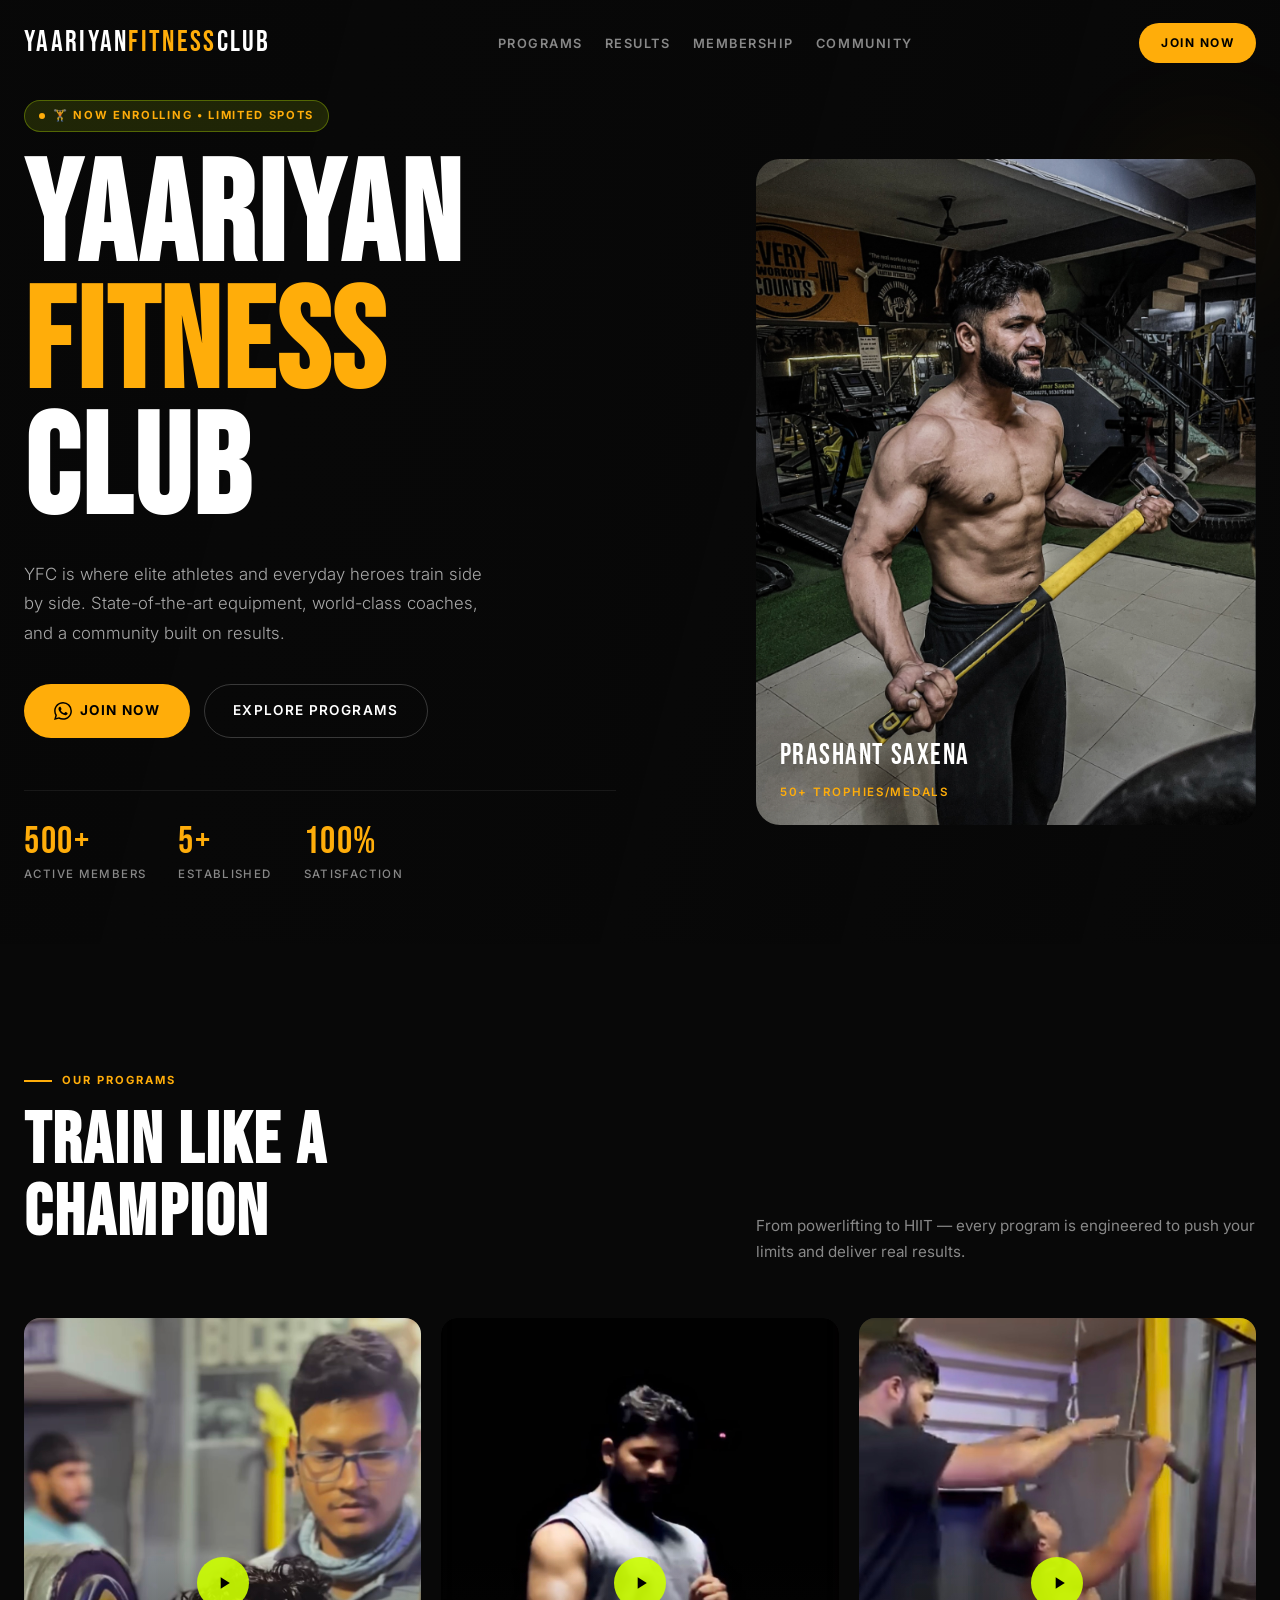
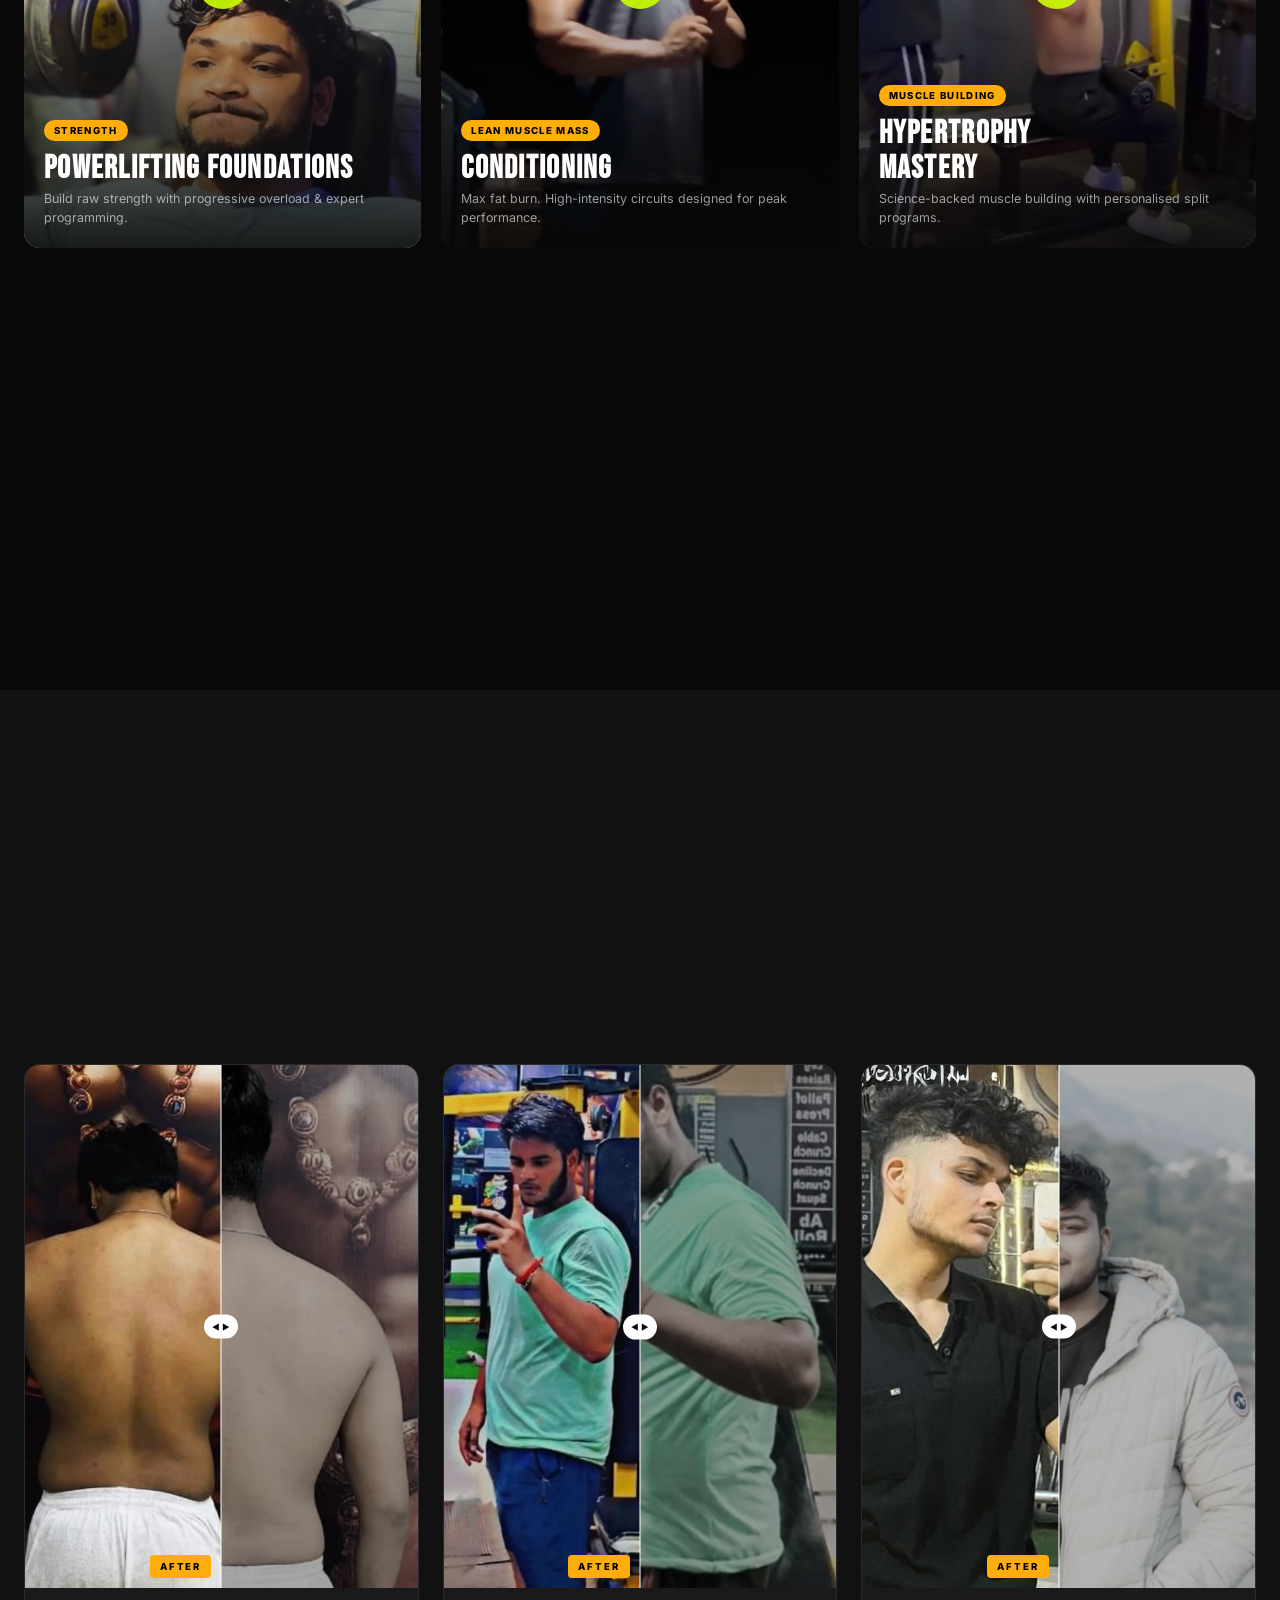
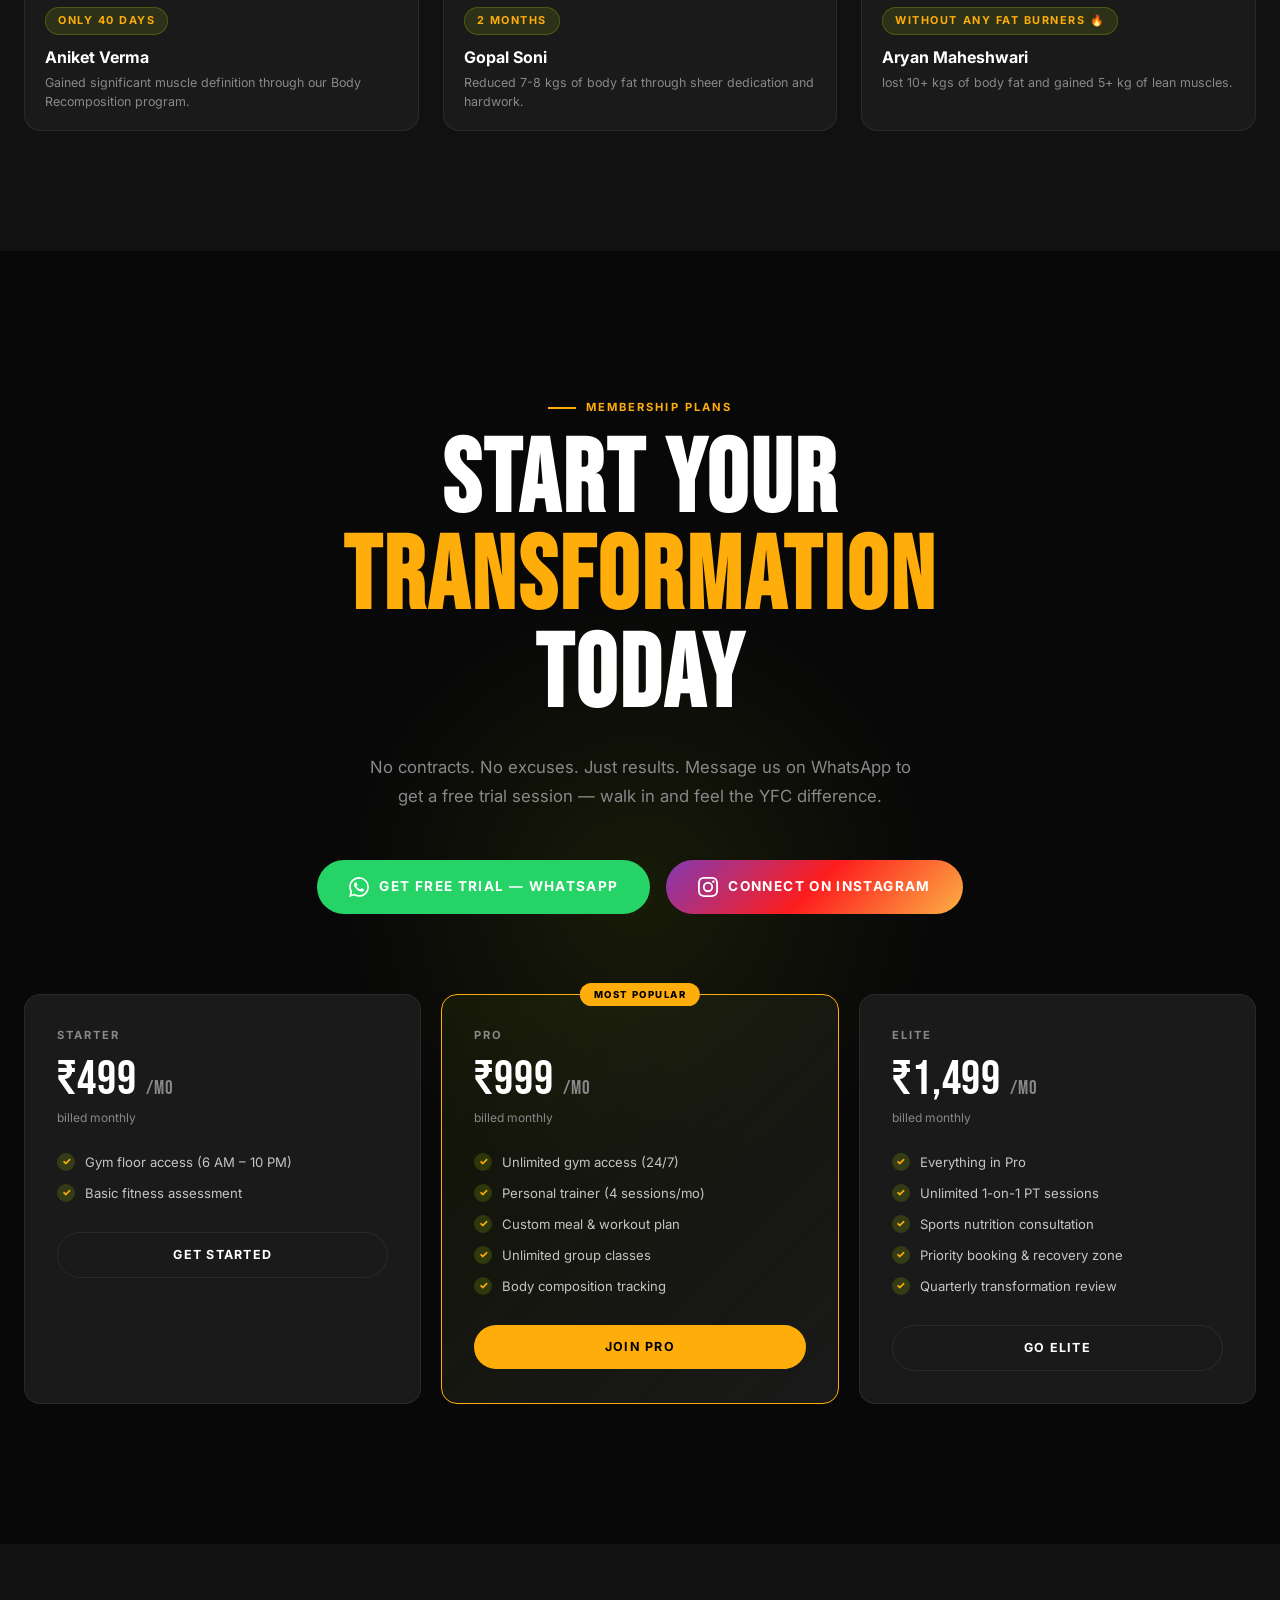
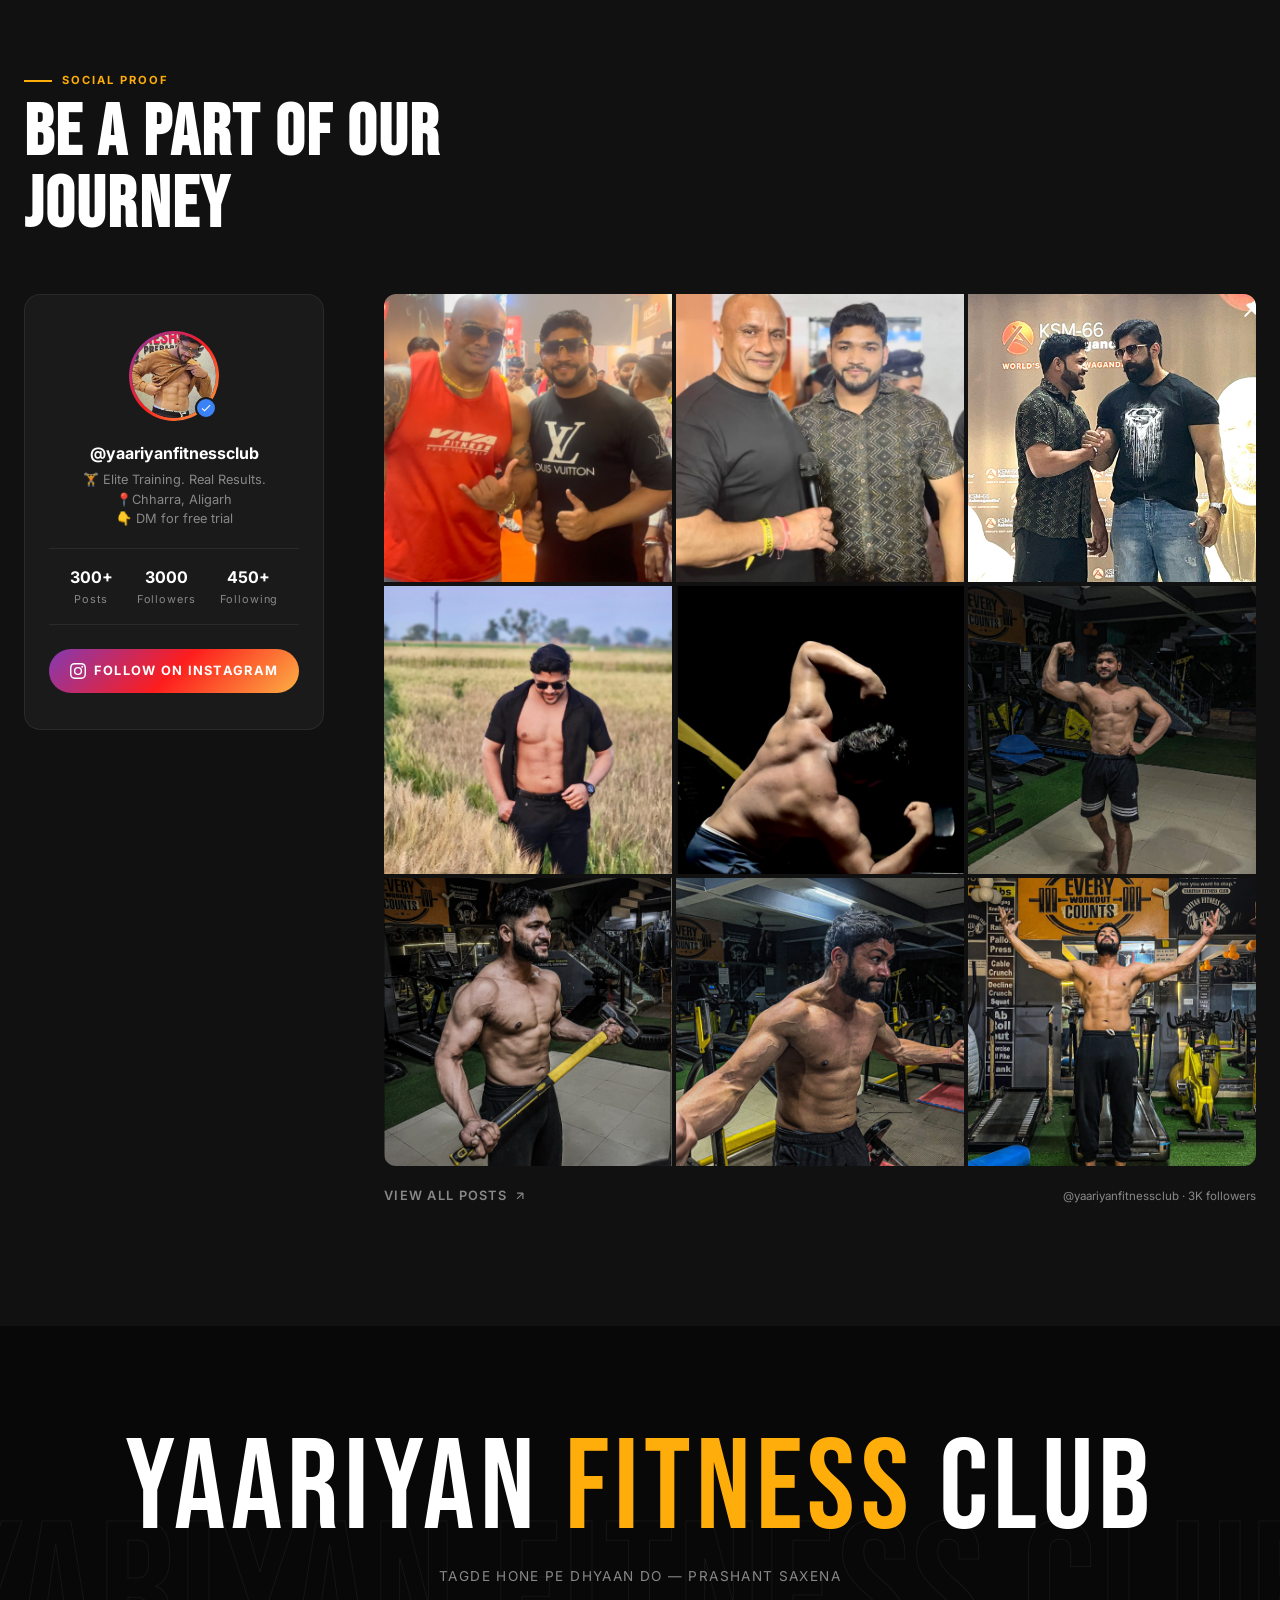
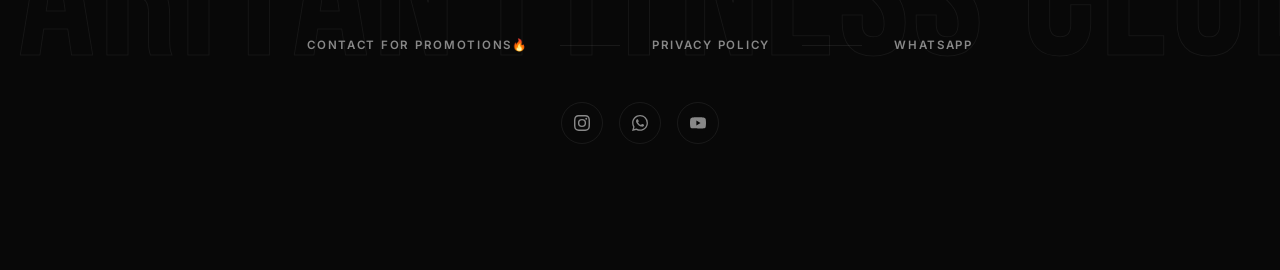
==== commit 63e8e950: "Basic changes" ====
--- a/index.html
+++ b/index.html
@@ -148,7 +148,7 @@
         </div>
         <div class="video-info">
           <span class="video-tag">Strength</span>
-          <h3 class="video-title">POWERLIFTING<br>FOUNDATIONS</h3>
+          <h3 class="video-title">POWERLIFTING FOUNDATIONS</h3>
           <p class="video-desc">Build raw strength with progressive overload & expert programming.</p>
         </div>
       </article>
@@ -163,7 +163,7 @@
         </div>
         <div class="video-info">
           <span class="video-tag">Lean Muscle Mass</span>
-          <h3 class="video-title">HIIT &<br>CONDITIONING</h3>
+          <h3 class="video-title">CONDITIONING</h3>
           <p class="video-desc">Max fat burn. High-intensity circuits designed for peak performance.</p>
         </div>
       </article>
@@ -254,7 +254,7 @@
         <h2 class="section-title reveal delay-1" id="transforms-title">REAL<br>TRANSFORMATIONS</h2>
       </div>
       <p class="section-desc reveal delay-2">
-        These aren't filters or editing — these are real YFC members who showed up, put in the work, and changed their lives.
+        These are not filters or editing — these are real YFC members who showed up, put in the work, and changed their lives.
       </p>
     </div>
 
@@ -359,7 +359,7 @@
           Get Free Trial — WhatsApp
         </a>
         <!-- ↓ REPLACE WITH YOUR INSTAGRAM PROFILE URL ↓ -->
-        <a href="https://www.instagram.com/prashant_ki_yariyan/" target="_blank" rel="noopener" class="btn-ig" aria-label="Follow IronPeak on Instagram">
+        <a href="https://www.instagram.com/prashant_ki_yariyan/" target="_blank" rel="noopener" class="btn-ig" aria-label="Follow Yaariyan Fitness Club on Instagram">
           <svg viewBox="0 0 24 24" fill="currentColor" aria-hidden="true"><path d="M12 2.163c3.204 0 3.584.012 4.85.07 3.252.148 4.771 1.691 4.919 4.919.058 1.265.069 1.645.069 4.849 0 3.205-.012 3.584-.069 4.849-.149 3.225-1.664 4.771-4.919 4.919-1.266.058-1.644.07-4.85.07-3.204 0-3.584-.012-4.849-.07-3.26-.149-4.771-1.699-4.919-4.92-.058-1.265-.07-1.644-.07-4.849 0-3.204.013-3.583.07-4.849.149-3.227 1.664-4.771 4.919-4.919 1.266-.057 1.645-.069 4.849-.069zM12 0C8.741 0 8.333.014 7.053.072 2.695.272.273 2.69.073 7.052.014 8.333 0 8.741 0 12c0 3.259.014 3.668.072 4.948.2 4.358 2.618 6.78 6.98 6.98C8.333 23.986 8.741 24 12 24c3.259 0 3.668-.014 4.948-.072 4.354-.2 6.782-2.618 6.979-6.98.059-1.28.073-1.689.073-4.948 0-3.259-.014-3.667-.072-4.947-.196-4.354-2.617-6.78-6.979-6.98C15.668.014 15.259 0 12 0zm0 5.838a6.162 6.162 0 100 12.324 6.162 6.162 0 000-12.324zM12 16a4 4 0 110-8 4 4 0 010 8zm6.406-11.845a1.44 1.44 0 100 2.881 1.44 1.44 0 000-2.881z"/></svg>
           Connect on Instagram
         </a>
@@ -370,13 +370,13 @@
         <!-- ↓ CUSTOMIZE PLAN NAMES, PRICES & FEATURES ↓ -->
         <div class="plan-card reveal">
           <div class="plan-name">Starter</div>
-          <div class="plan-price">₹999 <span>/mo</span></div>
+          <div class="plan-price">₹499 <span>/mo</span></div>
           <div class="plan-period">billed monthly</div>
           <ul class="plan-features">
             <li>Gym floor access (6 AM – 10 PM)</li>
-            <li>Locker & shower facilities</li>
+            <!-- <li>Locker & shower facilities</li> -->
             <li>Basic fitness assessment</li>
-            <li>Group class access (2/week)</li>
+            <!-- <li>Group class access (2/week)</li> -->
           </ul>
           <a href="https://wa.me/7302068275?text=I'm%20interested%20in%20the%20Starter%20plan%20at%20YFC." target="_blank" rel="noopener" class="plan-btn" aria-label="Join the Starter plan">Get Started</a>
         </div>
@@ -384,7 +384,7 @@
         <div class="plan-card featured reveal delay-1">
           <div class="plan-featured-badge">Most Popular</div>
           <div class="plan-name">Pro</div>
-          <div class="plan-price">₹1,999 <span>/mo</span></div>
+          <div class="plan-price">₹999 <span>/mo</span></div>
           <div class="plan-period">billed monthly</div>
           <ul class="plan-features">
             <li>Unlimited gym access (24/7)</li>
@@ -398,7 +398,7 @@
 
         <div class="plan-card reveal delay-2">
           <div class="plan-name">Elite</div>
-          <div class="plan-price">₹3,499 <span>/mo</span></div>
+          <div class="plan-price">₹1,499 <span>/mo</span></div>
           <div class="plan-period">billed monthly</div>
           <ul class="plan-features">
             <li>Everything in Pro</li>
@@ -420,7 +420,7 @@
   <div class="container">
 
     <div class="section-label reveal" style="margin-bottom:8px; text-align: center; justify-content: center;" >Social Proof</div>
-    <h2 class="section-title reveal delay-1" id="ig-title" style="margin-bottom:52px;">FOLLOW THE<br>JOURNEY</h2>
+    <h2 class="section-title reveal delay-1" id="ig-title" style="margin-bottom:52px;">Be a part of our<br>JOURNEY</h2>
 
     <div class="ig-inner">
 
@@ -451,7 +451,7 @@
           </div>
         </div>
         <!-- ↓ REPLACE HREF WITH YOUR INSTAGRAM PROFILE URL ↓ -->
-        <a href="https://www.instagram.com/prashant_ki_yariyan/" target="_blank" rel="noopener" class="btn-follow" aria-label="Follow IronPeak on Instagram">
+        <a href="https://www.instagram.com/prashant_ki_yariyan/" target="_blank" rel="noopener" class="btn-follow" aria-label="Follow Yaariyan Fitness Club on Instagram">
           <svg viewBox="0 0 24 24" fill="currentColor" width="16" height="16" aria-hidden="true"><path d="M12 2.163c3.204 0 3.584.012 4.85.07 3.252.148 4.771 1.691 4.919 4.919.058 1.265.069 1.645.069 4.849 0 3.205-.012 3.584-.069 4.849-.149 3.225-1.664 4.771-4.919 4.919-1.266.058-1.644.07-4.85.07-3.204 0-3.584-.012-4.849-.07-3.26-.149-4.771-1.699-4.919-4.92-.058-1.265-.07-1.644-.07-4.849 0-3.204.013-3.583.07-4.849.149-3.227 1.664-4.771 4.919-4.919 1.266-.057 1.645-.069 4.849-.069zM12 0C8.741 0 8.333.014 7.053.072 2.695.272.273 2.69.073 7.052.014 8.333 0 8.741 0 12c0 3.259.014 3.668.072 4.948.2 4.358 2.618 6.78 6.98 6.98C8.333 23.986 8.741 24 12 24c3.259 0 3.668-.014 4.948-.072 4.354-.2 6.782-2.618 6.979-6.98.059-1.28.073-1.689.073-4.948 0-3.259-.014-3.667-.072-4.947-.196-4.354-2.617-6.78-6.979-6.98C15.668.014 15.259 0 12 0zm0 5.838a6.162 6.162 0 100 12.324 6.162 6.162 0 000-12.324zM12 16a4 4 0 110-8 4 4 0 010 8zm6.406-11.845a1.44 1.44 0 100 2.881 1.44 1.44 0 000-2.881z"/></svg>
           Follow on Instagram
         </a>
@@ -548,7 +548,7 @@
 
     <nav class="footer-links reveal delay-2" aria-label="Footer navigation">
       <!-- ↓ UPDATE LINKS WITH YOUR ACTUAL PAGES / CONTACT INFO ↓ -->
-      <a href="https://www.instagram.com/prashant_ki_yariyan/">Contact for promotions🔥</a>
+      <a href="https://www.instagram.com/prashant_ki_yariyan/" target="_blank">Contact for promotions🔥</a>
       <div class="footer-divider" aria-hidden="true"></div>
       <!-- <a href="https://maps.google.com" target="_blank" rel="noopener">Location</a>
       <div class="footer-divider" aria-hidden="true"></div> -->
@@ -560,13 +560,13 @@
     </nav>
 
     <div class="footer-socials reveal delay-3">
-      <a href="https://www.instagram.com/prashant_ki_yariyan/" target="_blank" rel="noopener" class="footer-social-link" aria-label="IronPeak on Instagram">
+      <a href="https://www.instagram.com/prashant_ki_yariyan/" target="_blank" rel="noopener" class="footer-social-link" aria-label="Yaariyan Fitness Club on Instagram">
         <svg viewBox="0 0 24 24" fill="currentColor" aria-hidden="true"><path d="M12 2.163c3.204 0 3.584.012 4.85.07 3.252.148 4.771 1.691 4.919 4.919.058 1.265.069 1.645.069 4.849 0 3.205-.012 3.584-.069 4.849-.149 3.225-1.664 4.771-4.919 4.919-1.266.058-1.644.07-4.85.07-3.204 0-3.584-.012-4.849-.07-3.26-.149-4.771-1.699-4.919-4.92-.058-1.265-.07-1.644-.07-4.849 0-3.204.013-3.583.07-4.849.149-3.227 1.664-4.771 4.919-4.919 1.266-.057 1.645-.069 4.849-.069zM12 0C8.741 0 8.333.014 7.053.072 2.695.272.273 2.69.073 7.052.014 8.333 0 8.741 0 12c0 3.259.014 3.668.072 4.948.2 4.358 2.618 6.78 6.98 6.98C8.333 23.986 8.741 24 12 24c3.259 0 3.668-.014 4.948-.072 4.354-.2 6.782-2.618 6.979-6.98.059-1.28.073-1.689.073-4.948 0-3.259-.014-3.667-.072-4.947-.196-4.354-2.617-6.78-6.979-6.98C15.668.014 15.259 0 12 0zm0 5.838a6.162 6.162 0 100 12.324 6.162 6.162 0 000-12.324zM12 16a4 4 0 110-8 4 4 0 010 8zm6.406-11.845a1.44 1.44 0 100 2.881 1.44 1.44 0 000-2.881z"/></svg>
       </a>
-      <a href="https://wa.me/7302068275" target="_blank" rel="noopener" class="footer-social-link" aria-label="IronPeak on WhatsApp">
+      <a href="https://wa.me/7302068275" target="_blank" rel="noopener" class="footer-social-link" aria-label="Yaariyan fitness club on WhatsApp">
         <svg viewBox="0 0 24 24" fill="currentColor" aria-hidden="true"><path d="M17.472 14.382c-.297-.149-1.758-.867-2.03-.967-.273-.099-.471-.148-.67.15-.197.297-.767.966-.94 1.164-.173.199-.347.223-.644.075-.297-.15-1.255-.463-2.39-1.475-.883-.788-1.48-1.761-1.653-2.059-.173-.297-.018-.458.13-.606.134-.133.298-.347.446-.52.149-.174.198-.298.298-.497.099-.198.05-.371-.025-.52-.075-.149-.669-1.612-.916-2.207-.242-.579-.487-.5-.669-.51-.173-.008-.371-.01-.57-.01-.198 0-.52.074-.792.372-.272.297-1.04 1.016-1.04 2.479 0 1.462 1.065 2.875 1.213 3.074.149.198 2.096 3.2 5.077 4.487.709.306 1.262.489 1.694.625.712.227 1.36.195 1.871.118.571-.085 1.758-.719 2.006-1.413.248-.694.248-1.289.173-1.413-.074-.124-.272-.198-.57-.347m-5.421 7.403h-.004a9.87 9.87 0 01-5.031-1.378l-.361-.214-3.741.982.998-3.648-.235-.374a9.86 9.86 0 01-1.51-5.26c.001-5.45 4.436-9.884 9.888-9.884 2.64 0 5.122 1.03 6.988 2.898a9.825 9.825 0 012.893 6.994c-.003 5.45-4.437 9.884-9.885 9.884m8.413-18.297A11.815 11.815 0 0012.05 0C5.495 0 .16 5.335.157 11.892c0 2.096.547 4.142 1.588 5.945L.057 24l6.305-1.654a11.882 11.882 0 005.683 1.448h.005c6.554 0 11.89-5.335 11.893-11.893a11.821 11.821 0 00-3.48-8.413Z"/></svg>
       </a>
-      <a href="https://l.instagram.com/?u=https%3A%2F%2Fyoutube.com%2Fchannel%2FUCcOuiEQWZgBG8TBp_9hjSyw%3Ffbclid%3DPAZXh0bgNhZW0CMTEAc3J0YwZhcHBfaWQMMjU2MjgxMDQwNTU4AAGnei77E1DlV8xI6omrEgmGz59h1Cb7I4dZ39OoWIQQT-wfcU22pn-8Wj06or8_aem_lqtoIFYrQg0_FOeEihe5Ug&e=AUDGb7LYmNGvl-hLjk3EaYk96oIBt5ZE1EMRU_-tVVlkSPOIUuWjuMuAivHxVxaOFl-yKbPBY3EJHilPGdj3RktlZTM5C-4WRVU3hkh4VA" target="_blank" rel="noopener" class="footer-social-link" aria-label="IronPeak on YouTube">
+      <a href="https://l.instagram.com/?u=https%3A%2F%2Fyoutube.com%2Fchannel%2FUCcOuiEQWZgBG8TBp_9hjSyw%3Ffbclid%3DPAZXh0bgNhZW0CMTEAc3J0YwZhcHBfaWQMMjU2MjgxMDQwNTU4AAGnei77E1DlV8xI6omrEgmGz59h1Cb7I4dZ39OoWIQQT-wfcU22pn-8Wj06or8_aem_lqtoIFYrQg0_FOeEihe5Ug&e=AUDGb7LYmNGvl-hLjk3EaYk96oIBt5ZE1EMRU_-tVVlkSPOIUuWjuMuAivHxVxaOFl-yKbPBY3EJHilPGdj3RktlZTM5C-4WRVU3hkh4VA" target="_blank" rel="noopener" class="footer-social-link" aria-label="Yaariyan Fitness Club on YouTube">
         <svg viewBox="0 0 24 24" fill="currentColor" aria-hidden="true"><path d="M23.498 6.186a3.016 3.016 0 00-2.122-2.136C19.505 3.545 12 3.545 12 3.545s-7.505 0-9.377.505A3.017 3.017 0 00.502 6.186C0 8.07 0 12 0 12s0 3.93.502 5.814a3.016 3.016 0 002.122 2.136c1.871.505 9.376.505 9.376.505s7.505 0 9.377-.505a3.015 3.015 0 002.122-2.136C24 15.93 24 12 24 12s0-3.93-.502-5.814zM9.545 15.568V8.432L15.818 12l-6.273 3.568z"/></svg>
       </a>
     </div>
--- a/style.css
+++ b/style.css
@@ -4,8 +4,9 @@
       --bg:        #080808;
       --bg2:       #111111;
       --bg3:       #1a1a1a;
-      --accent:    #e59e34;
-      --accent2:   #d47500;
+      --accent:    hsl(40, 100%, 52%);
+      --accent2:   #ff8c00;
+      
       --white:     #ffffff;
       --muted:     #888888;
       --border:    rgba(255,255,255,0.07);
@@ -574,10 +575,10 @@
     }
     .video-title {
       font-family: var(--font-disp);
-      font-size: 1.4rem;
+      font-size: 2rem;
       letter-spacing: 0.04em;
       line-height: 1.1;
-      margin-bottom: 6px;
+      margin-bottom: 4px;
     }
     .video-desc {
       font-size: 0.78rem;
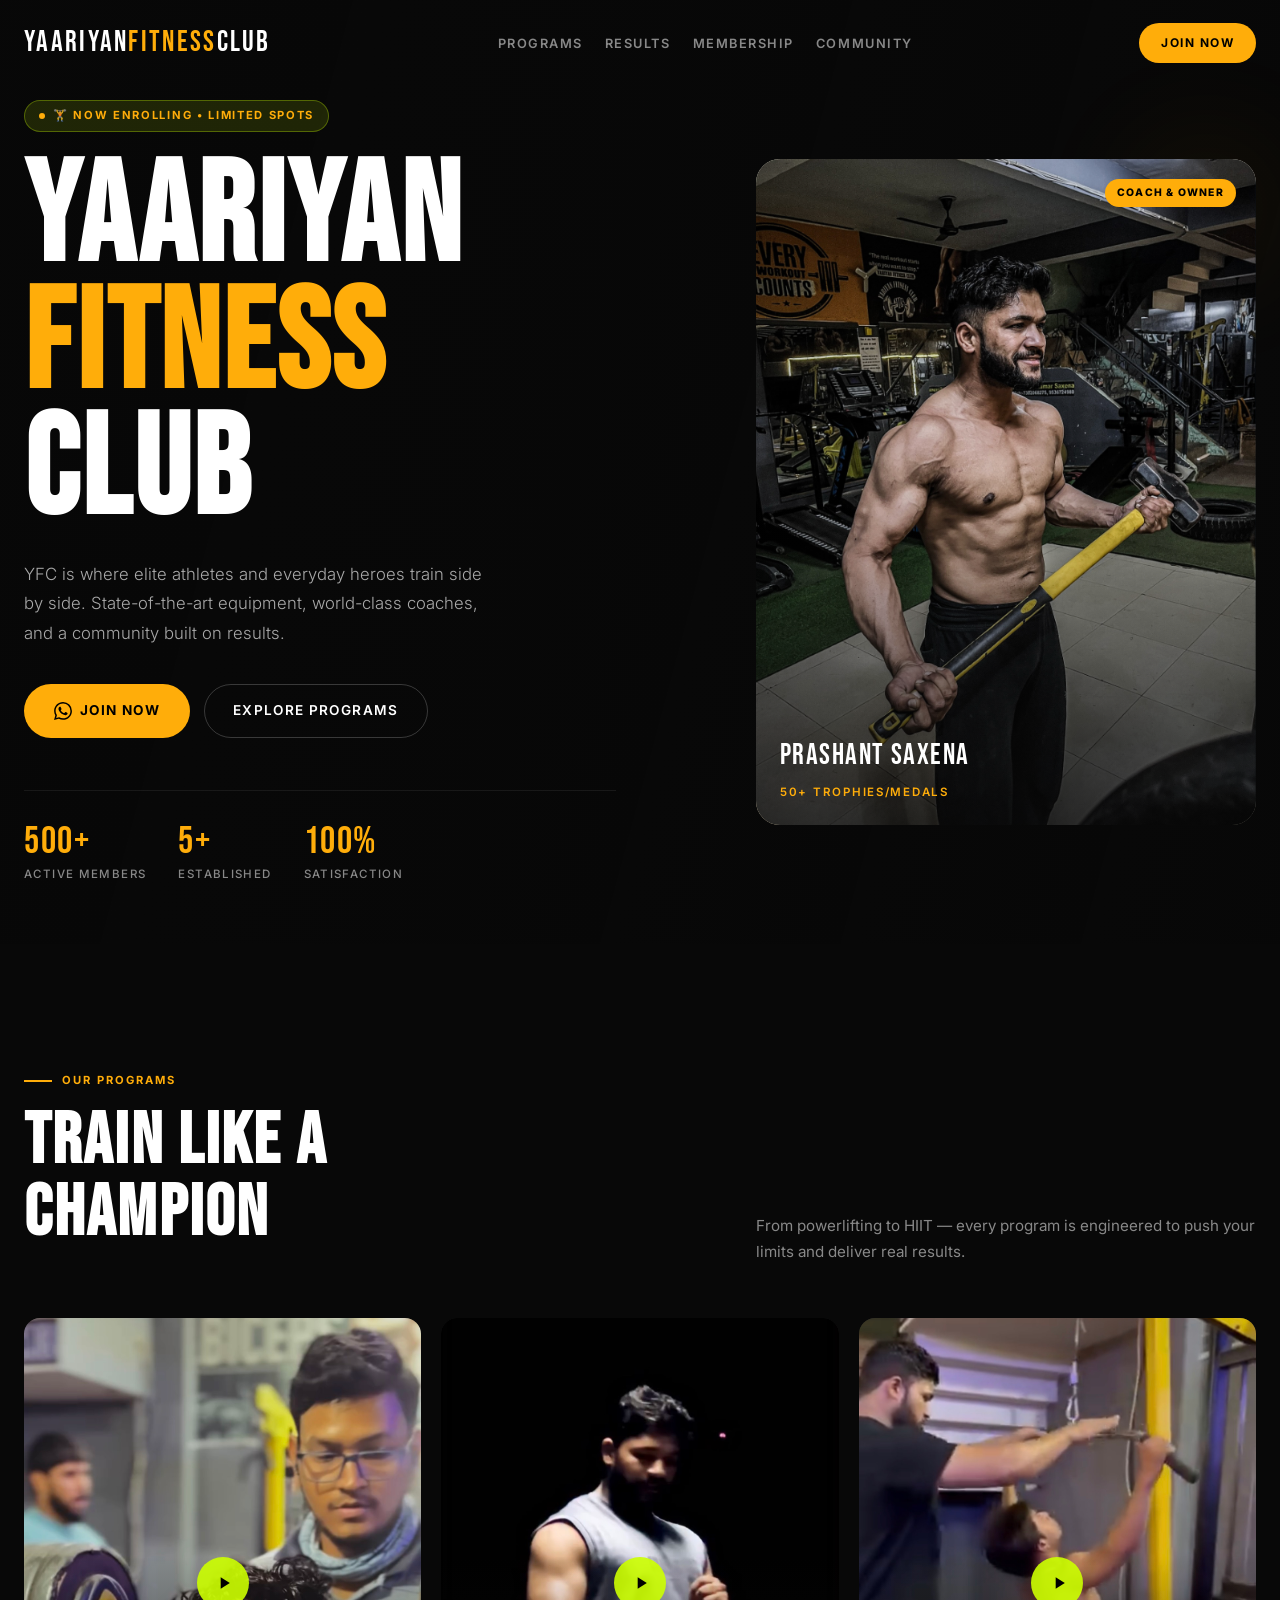
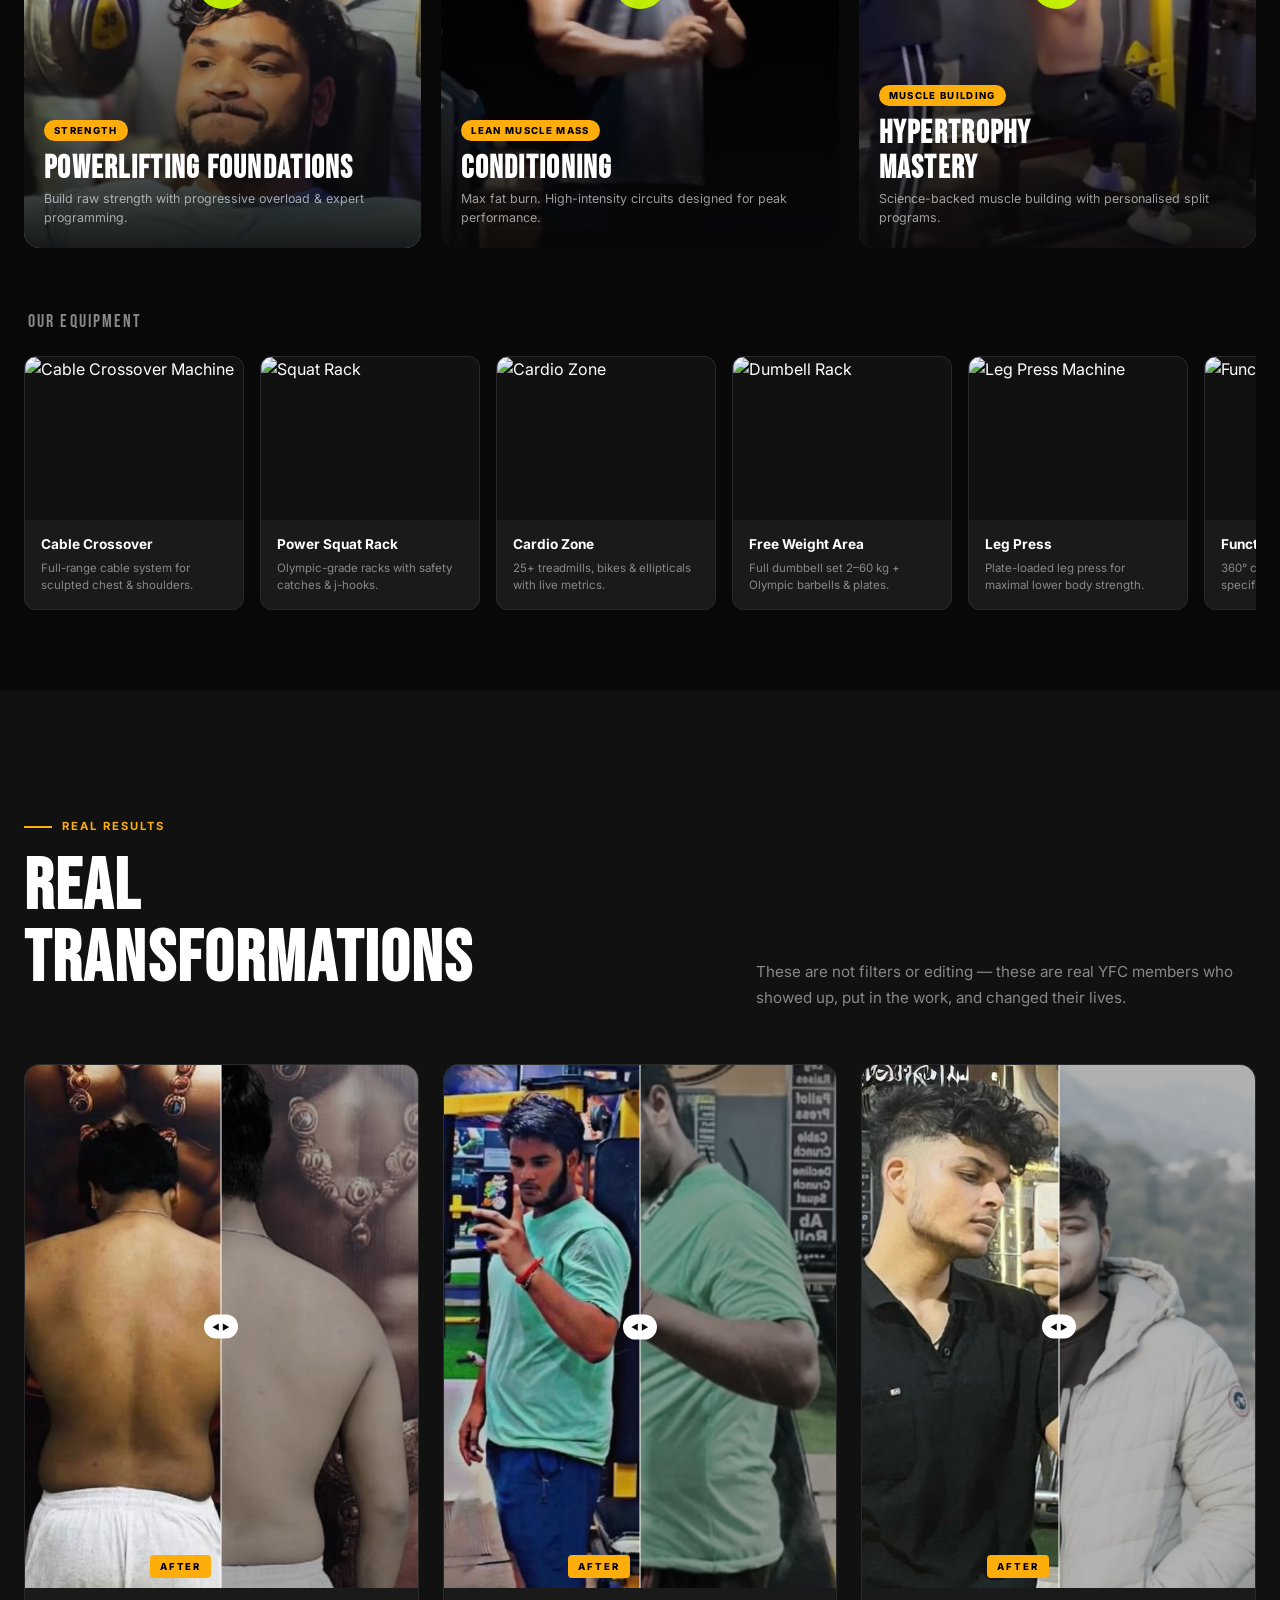
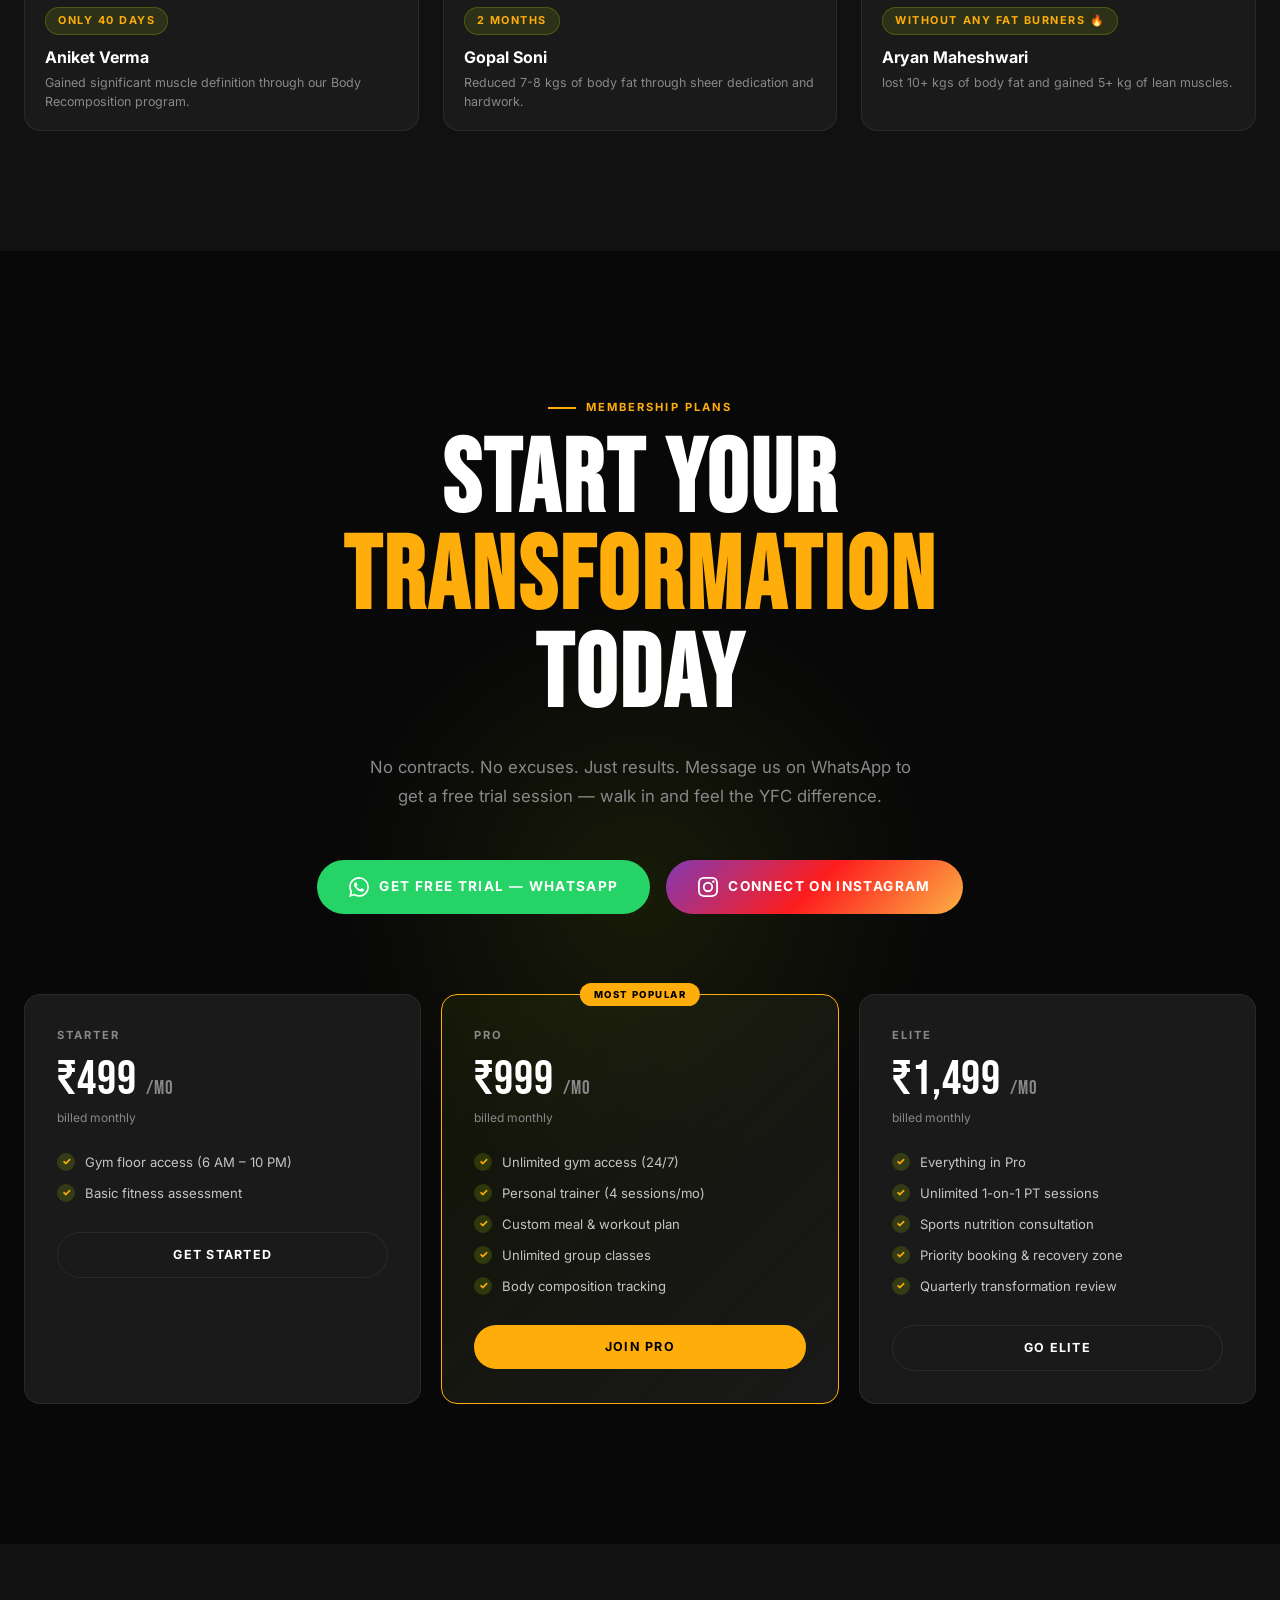
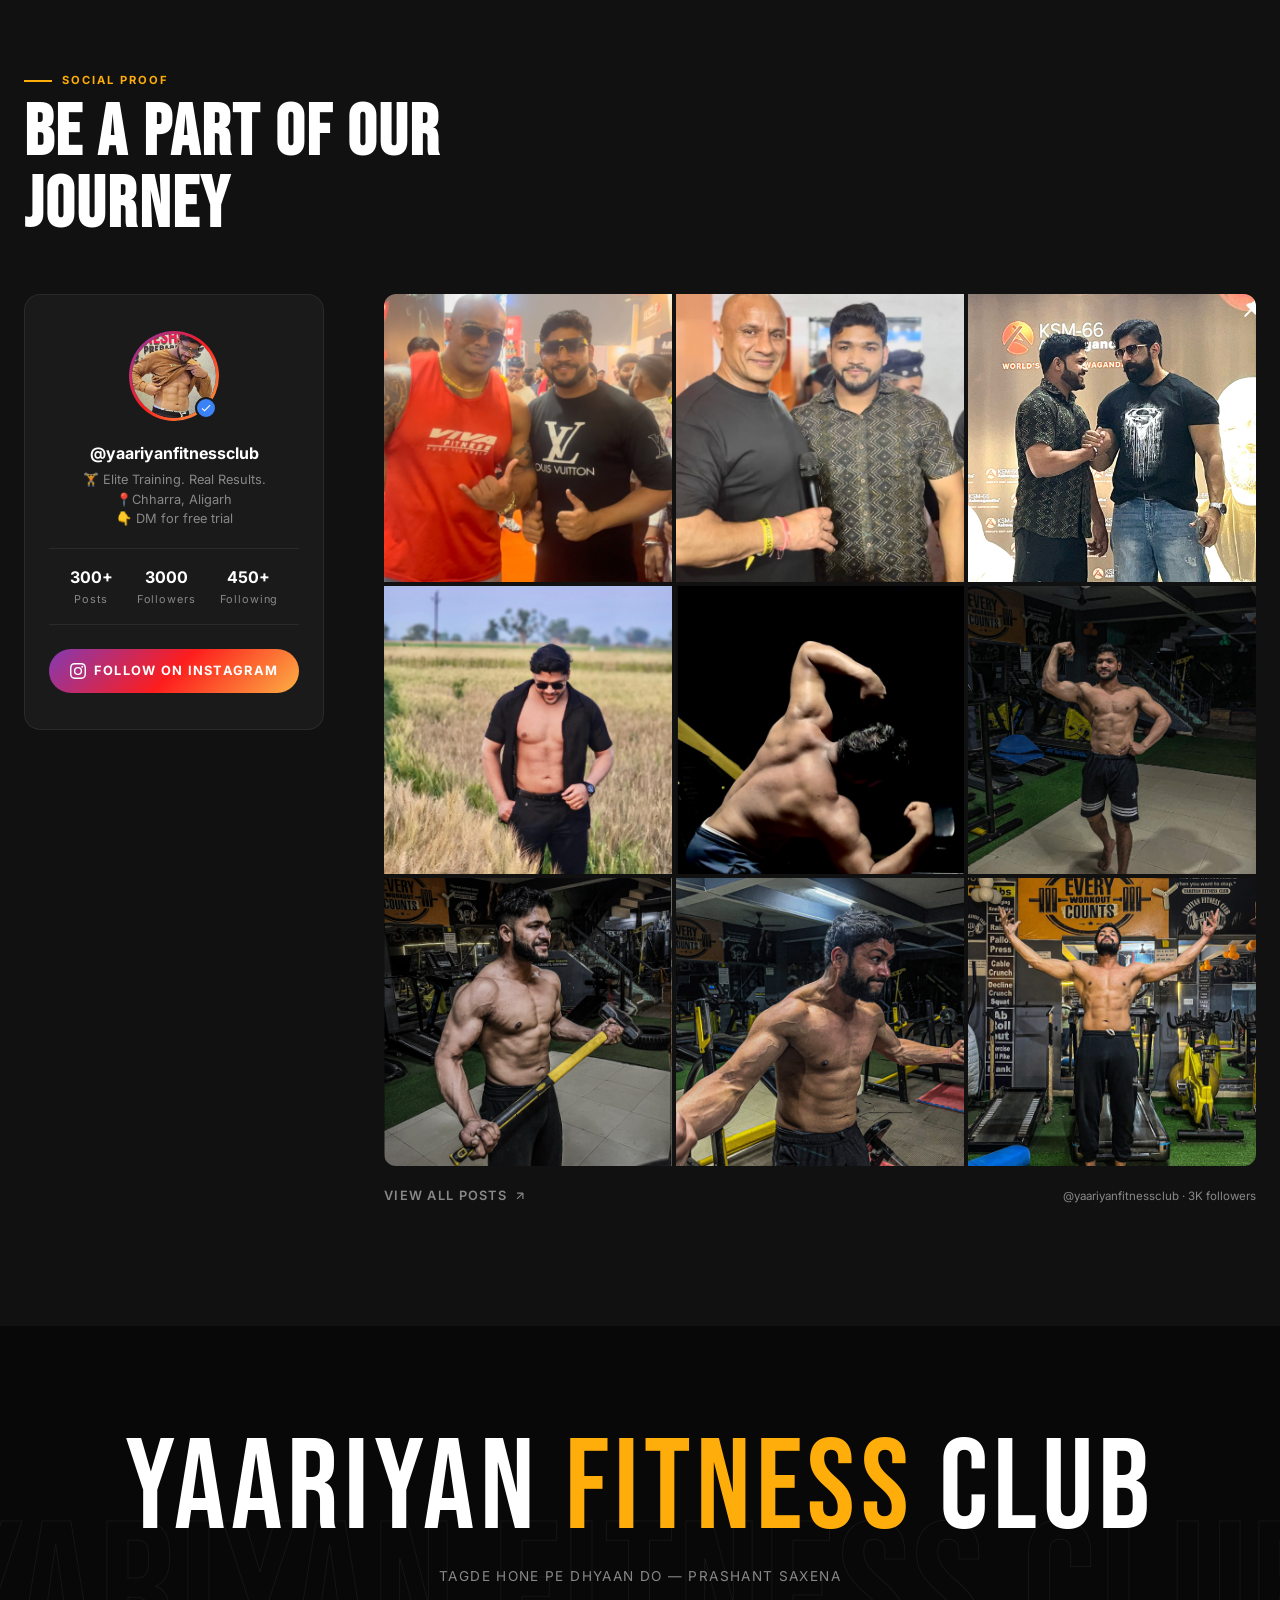
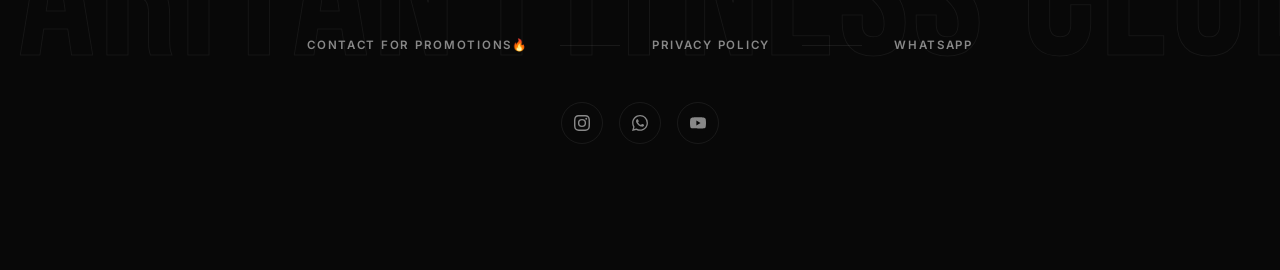
==== commit c61ddf53: "Owner slide animations" ====
--- a/index.html
+++ b/index.html
@@ -101,6 +101,11 @@
   <img src="./assests/hero/IMG_7042.jpg" alt="Prashant Saxena" class="owner-slide active" loading="lazy" />
   <img src="./assests/instagrid/Screenshot 2026-05-04 at 8.03.43 PM.png" alt="Prashant Saxena" class="owner-slide" loading="lazy" />
   <img src="./assests/instagrid/Screenshot 2026-05-04 at 8.03.58 PM.png" alt="Prashant Saxena" class="owner-slide" loading="lazy" />
+  <img src="./assests/instagrid/Screenshot 2026-05-04 at 8.03.38 PM.png" alt="Prashant Saxena" class="owner-slide" loading="lazy" />
+  <img src="./assests/instagrid/Screenshot 2026-05-04 at 8.03.30 PM.png" alt="Prashant Saxena" class="owner-slide" loading="lazy" />
+  <img src="./assests/instagrid/Screenshot 2026-05-04 at 8.04.33 PM.png" alt="Prashant Saxena" class="owner-slide" loading="lazy" />
+  <img src="./assests/hero/IMG_7042.jpg" alt="Prashant Saxena" class="owner-slide" loading="lazy" />
+
 </div>
           <div class="owner-info">
             <!-- ↓ REPLACE NAME AND ROLE ↓ -->
--- a/style.css
+++ b/style.css
@@ -221,9 +221,10 @@
       background-image: url('https://images.unsplash.com/photo-1534438327276-14e5300c3a48?w=1800&q=80');
       background-size: cover;
       background-position: center;
-      background-attachment: fixed;
+      /* background-attachment: fixed; */
       z-index: 0;
     }
+    
     .hero-overlay {
       position: absolute;
       inset: 0;
@@ -408,7 +409,7 @@
 
 .owner-slide.active {
   opacity: 1;
-  z-index: 2;
+  z-index: 3;
 }
 
     .owner-img-wrap::before {
@@ -416,20 +417,21 @@
       position: absolute;
       inset: 0;
       background: linear-gradient(to top, rgba(8,8,8,0.7) 0%, transparent 50%);
-      z-index: 1;
+      z-index: 5;
     }
     .owner-img-wrap img {
-      width: 100%;
-      height: 100%;
-      object-fit: cover;
-      transition: transform 6s ease;
-    }
+  width: 100%;
+  height: 100%;
+  object-fit: cover;
+  transition: transform 6s ease, opacity 1s ease; /* add opacity here */
+}
+    
     .owner-card:hover .owner-img-wrap img { transform: scale(1.04); }
     .owner-info {
       position: absolute;
       bottom: 0; left: 0; right: 0;
       padding: 24px;
-      z-index: 2;
+      z-index: 6;
     }
     .owner-name {
       font-family: var(--font-disp);
@@ -443,6 +445,7 @@
       text-transform: uppercase;
       color: var(--accent);
       margin-top: 4px;
+      z-index: 11;
     }
     .owner-badge {
       position: absolute;
@@ -455,7 +458,7 @@
       text-transform: uppercase;
       padding: 6px 12px;
       border-radius: 100px;
-      z-index: 2;
+      z-index: 10;
     }
     .hero-deco {
       position: absolute;
